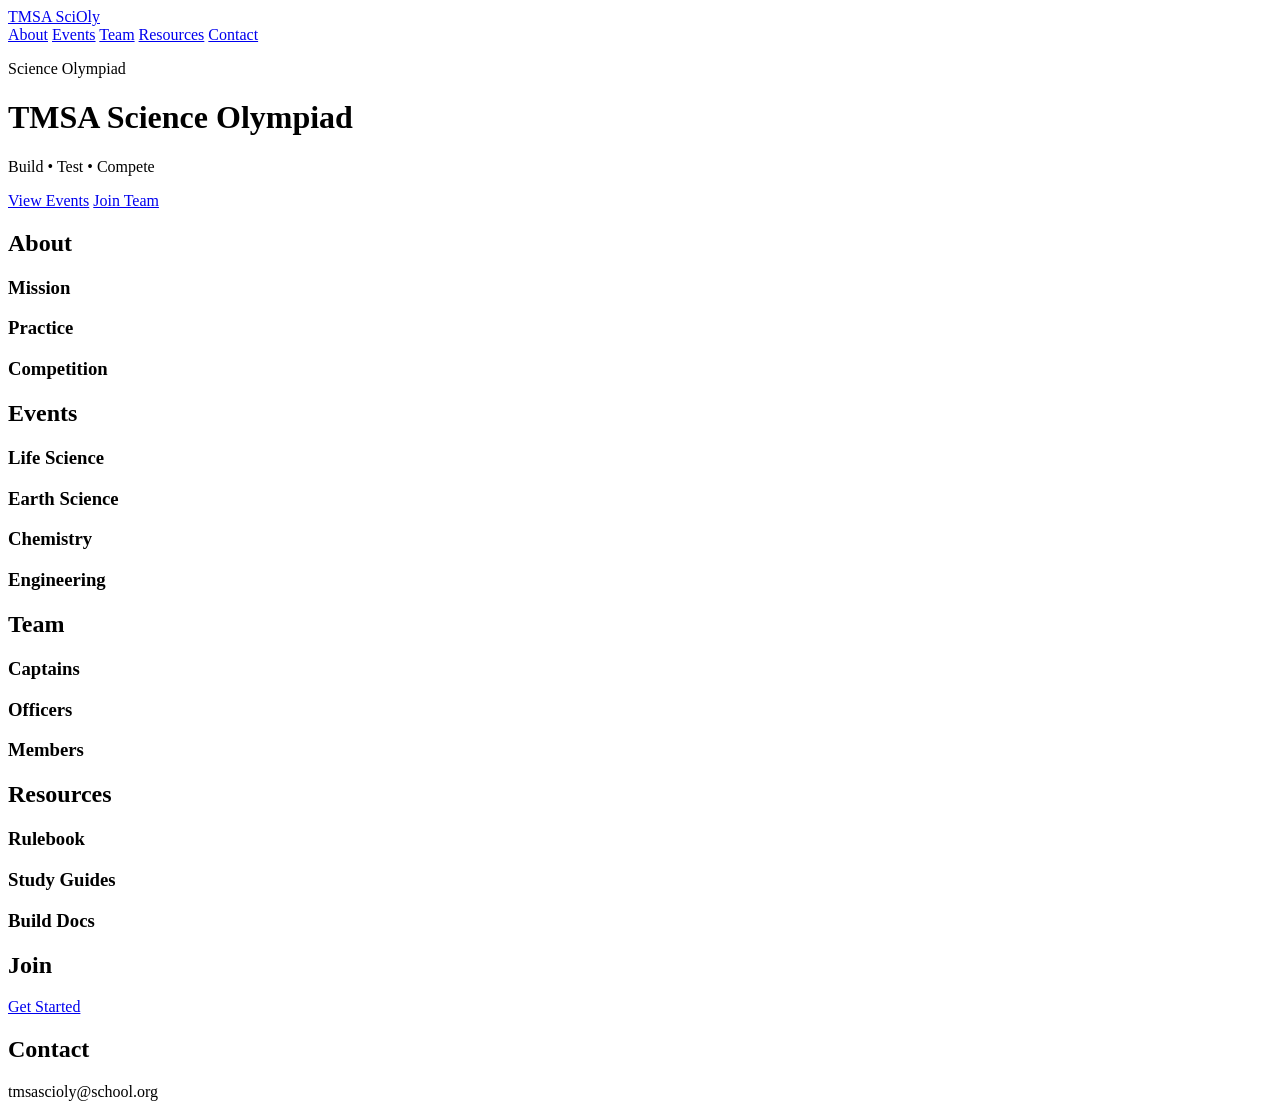
==== index.html @ 10771287 "Create index.html for TMSA Science Olympiad Initial HTML structure for TMSA Science Olympiad website" ====
<!doctype html>
<html lang="en">
  <head>
    <meta charset="UTF-8" />
    <meta name="viewport" content="width=device-width, initial-scale=1.0" />
    <title>TMSA Science Olympiad</title>
    <link rel="preconnect" href="https://fonts.googleapis.com" />
    <link rel="preconnect" href="https://fonts.gstatic.com" crossorigin />
    <link
      href="https://fonts.googleapis.com/css2?family=Inter:wght@400;500;600;700;800&display=swap"
      rel="stylesheet"
    />
    <link rel="stylesheet" href="styles.css" />
  </head>
  <body>
    <header class="hero" id="home">
      <nav class="nav">
        <a class="brand" href="#home">TMSA SciOly</a>
        <div class="links">
          <a href="#about">About</a>
          <a href="#events">Events</a>
          <a href="#team">Team</a>
          <a href="#resources">Resources</a>
          <a href="#contact">Contact</a>
        </div>
      </nav>

      <div class="hero-content">
        <p class="eyebrow">Science Olympiad</p>
        <h1>TMSA Science Olympiad</h1>
        <p class="subtitle">Build • Test • Compete</p>
        <div class="hero-actions">
          <a class="btn btn-primary" href="#events">View Events</a>
          <a class="btn btn-secondary" href="#join">Join Team</a>
        </div>
      </div>
    </header>

    <main>
      <section class="section" id="about">
        <h2>About</h2>
        <div class="grid three">
          <article class="card"><h3>Mission</h3></article>
          <article class="card"><h3>Practice</h3></article>
          <article class="card"><h3>Competition</h3></article>
        </div>
      </section>

      <section class="section alt" id="events">
        <h2>Events</h2>
        <div class="grid four">
          <article class="card"><h3>Life Science</h3></article>
          <article class="card"><h3>Earth Science</h3></article>
          <article class="card"><h3>Chemistry</h3></article>
          <article class="card"><h3>Engineering</h3></article>
        </div>
      </section>

      <section class="section" id="team">
        <h2>Team</h2>
        <div class="grid three">
          <article class="card"><h3>Captains</h3></article>
          <article class="card"><h3>Officers</h3></article>
          <article class="card"><h3>Members</h3></article>
        </div>
      </section>

      <section class="section alt" id="resources">
        <h2>Resources</h2>
        <div class="grid three">
          <article class="card"><h3>Rulebook</h3></article>
          <article class="card"><h3>Study Guides</h3></article>
          <article class="card"><h3>Build Docs</h3></article>
        </div>
      </section>

      <section class="section join" id="join">
        <h2>Join</h2>
        <a class="btn btn-primary" href="#contact">Get Started</a>
      </section>
    </main>

    <footer class="footer" id="contact">
      <h2>Contact</h2>
      <p>tmsascioly@school.org</p>
    </footer>
  </body>
</html>
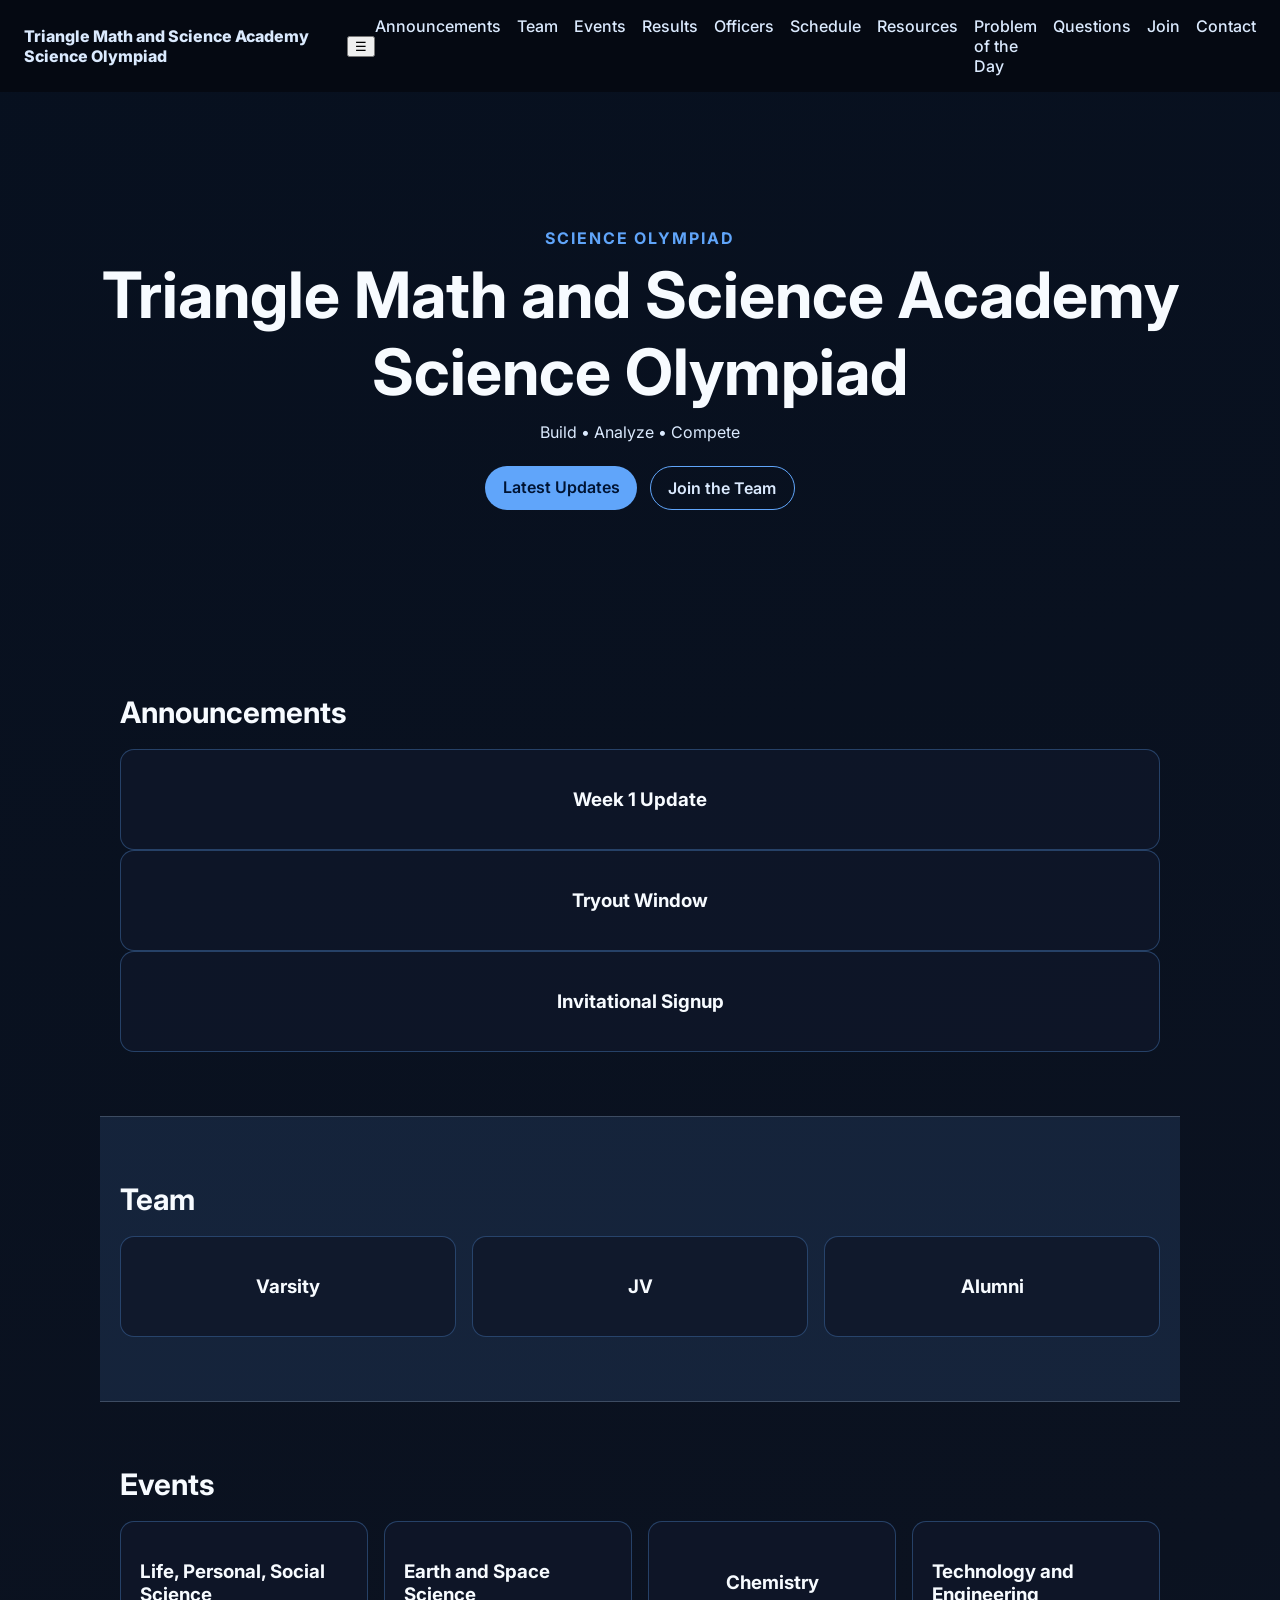
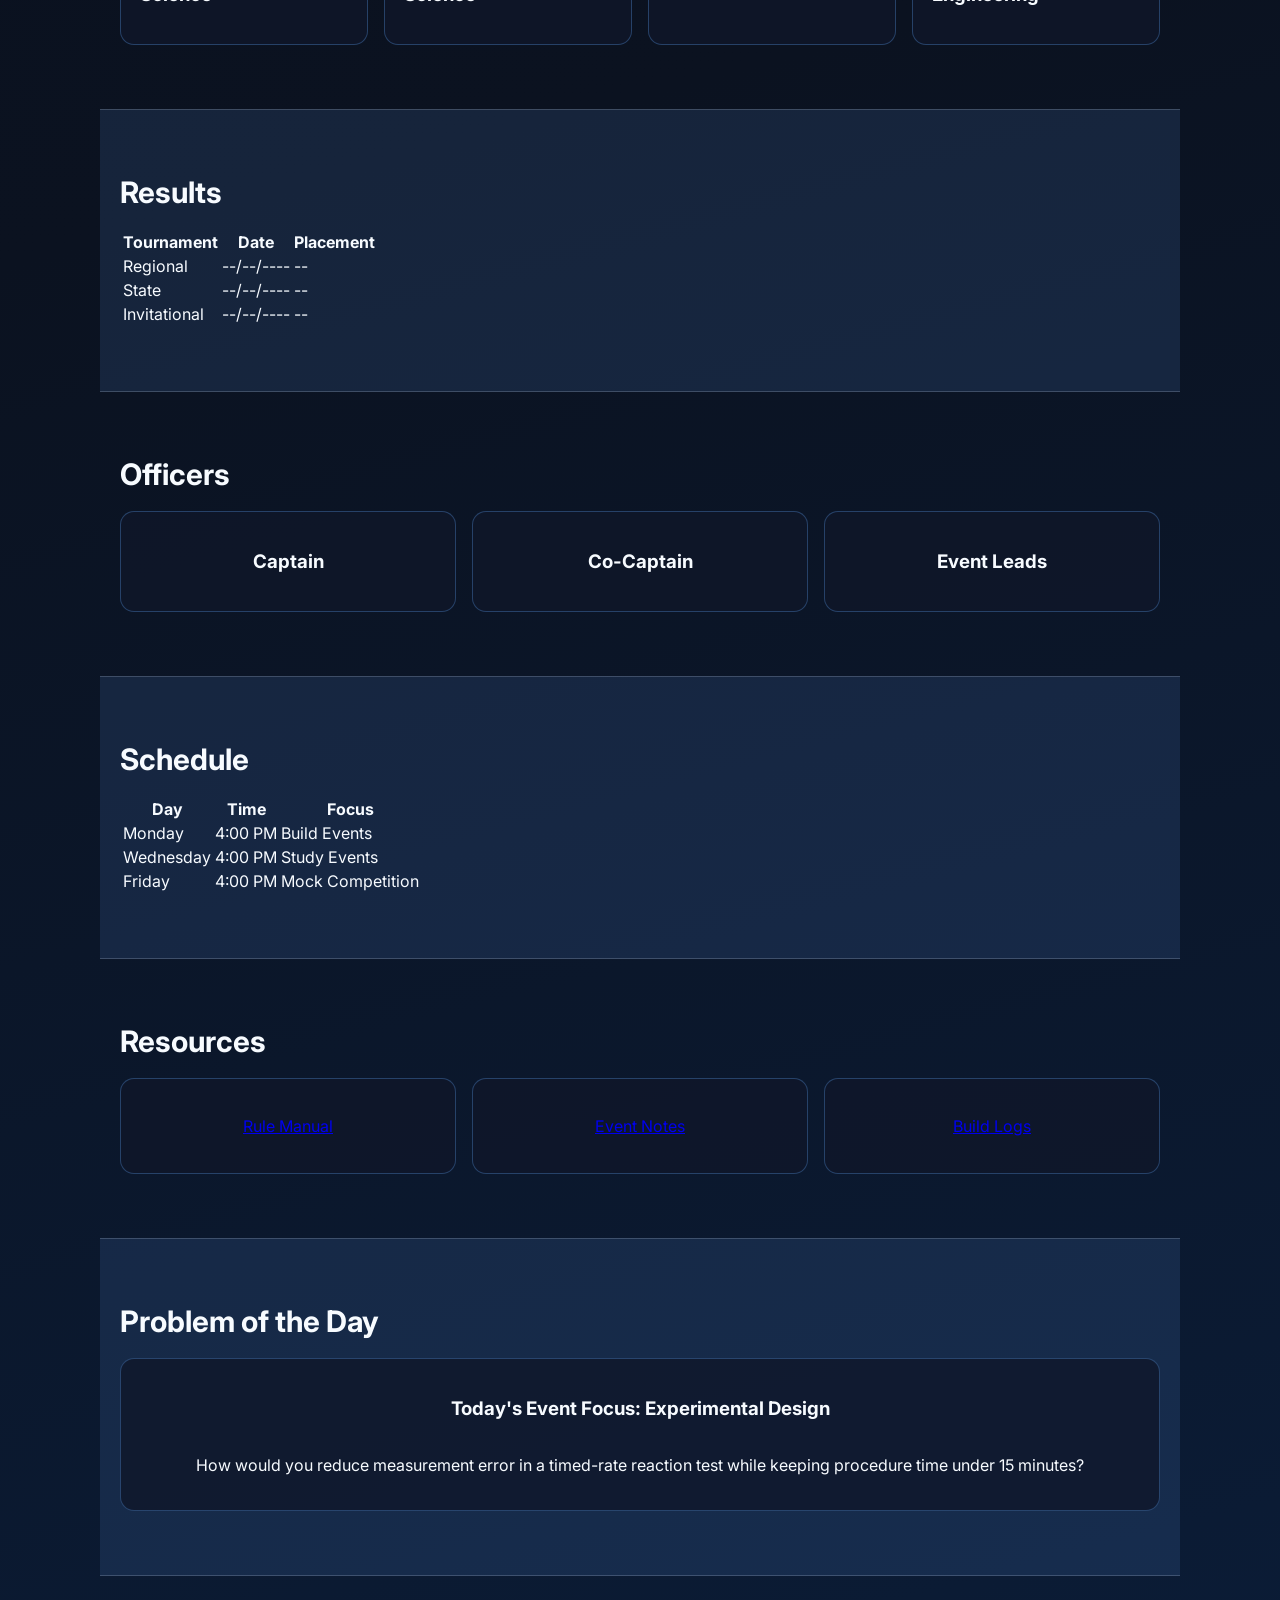
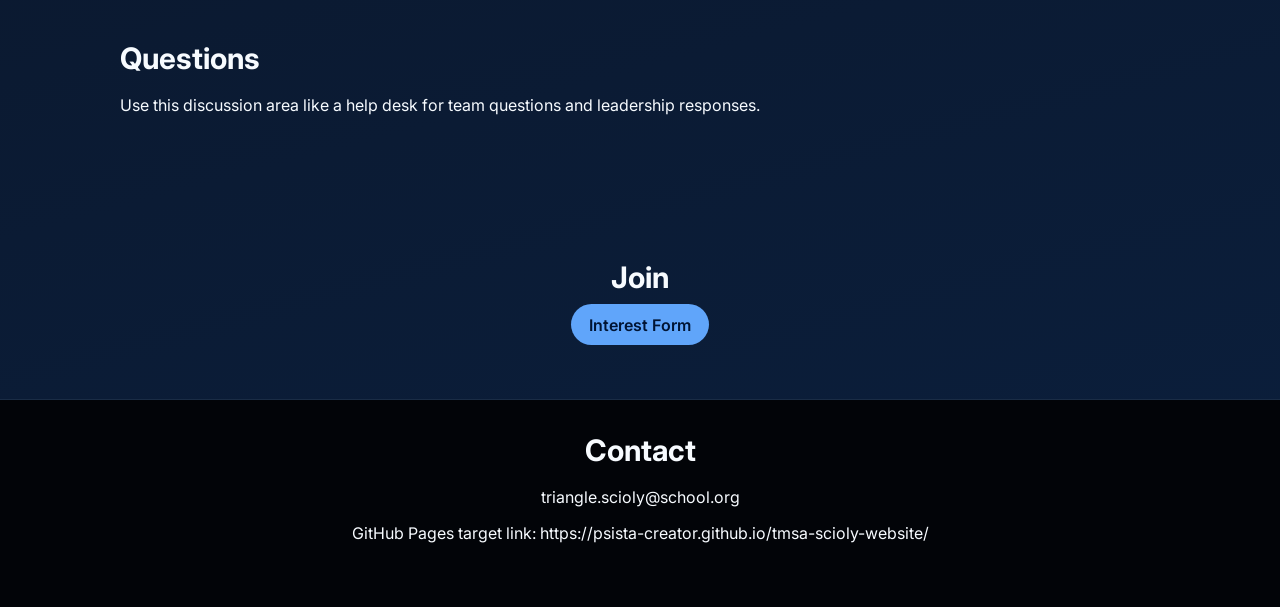
==== commit edce2c24: "Update index.html with new content and structure" ====
--- a/index.html
+++ b/index.html
@@ -3,7 +3,7 @@
   <head>
     <meta charset="UTF-8" />
     <meta name="viewport" content="width=device-width, initial-scale=1.0" />
-    <title>TMSA Science Olympiad</title>
+    <title>Triangle Math and Science Academy Science Olympiad</title>
     <link rel="preconnect" href="https://fonts.googleapis.com" />
     <link rel="preconnect" href="https://fonts.gstatic.com" crossorigin />
     <link
@@ -11,78 +11,142 @@
       rel="stylesheet"
     />
     <link rel="stylesheet" href="styles.css" />
+    <script defer src="script.js"></script>
   </head>
   <body>
     <header class="hero" id="home">
       <nav class="nav">
-        <a class="brand" href="#home">TMSA SciOly</a>
+        <a class="brand" href="#home">Triangle Math and Science Academy Science Olympiad</a>
+        <button class="menu-btn" aria-label="Toggle menu">☰</button>
         <div class="links">
-          <a href="#about">About</a>
+          <a href="#announcements">Announcements</a>
+          <a href="#team">Team</a>
           <a href="#events">Events</a>
-          <a href="#team">Team</a>
+          <a href="#results">Results</a>
+          <a href="#officers">Officers</a>
+          <a href="#schedule">Schedule</a>
           <a href="#resources">Resources</a>
+          <a href="#potd">Problem of the Day</a>
+          <a href="#questions">Questions</a>
+          <a href="#join">Join</a>
           <a href="#contact">Contact</a>
         </div>
       </nav>
 
       <div class="hero-content">
         <p class="eyebrow">Science Olympiad</p>
-        <h1>TMSA Science Olympiad</h1>
-        <p class="subtitle">Build • Test • Compete</p>
+        <h1>Triangle Math and Science Academy Science Olympiad</h1>
+        <p class="subtitle">Build • Analyze • Compete</p>
         <div class="hero-actions">
-          <a class="btn btn-primary" href="#events">View Events</a>
-          <a class="btn btn-secondary" href="#join">Join Team</a>
+          <a class="btn btn-primary" href="#announcements">Latest Updates</a>
+          <a class="btn btn-secondary" href="#join">Join the Team</a>
         </div>
       </div>
     </header>
 
     <main>
-      <section class="section" id="about">
-        <h2>About</h2>
-        <div class="grid three">
-          <article class="card"><h3>Mission</h3></article>
-          <article class="card"><h3>Practice</h3></article>
-          <article class="card"><h3>Competition</h3></article>
+      <section class="section" id="announcements">
+        <h2>Announcements</h2>
+        <div class="stack">
+          <article class="card left"><h3>Week 1 Update</h3></article>
+          <article class="card left"><h3>Tryout Window</h3></article>
+          <article class="card left"><h3>Invitational Signup</h3></article>
         </div>
       </section>
 
-      <section class="section alt" id="events">
-        <h2>Events</h2>
-        <div class="grid four">
-          <article class="card"><h3>Life Science</h3></article>
-          <article class="card"><h3>Earth Science</h3></article>
-          <article class="card"><h3>Chemistry</h3></article>
-          <article class="card"><h3>Engineering</h3></article>
+      <section class="section alt" id="team">
+        <h2>Team</h2>
+        <div class="grid three">
+          <article class="card"><h3>Varsity</h3></article>
+          <article class="card"><h3>JV</h3></article>
+          <article class="card"><h3>Alumni</h3></article>
         </div>
       </section>
 
-      <section class="section" id="team">
-        <h2>Team</h2>
-        <div class="grid three">
-          <article class="card"><h3>Captains</h3></article>
-          <article class="card"><h3>Officers</h3></article>
-          <article class="card"><h3>Members</h3></article>
+      <section class="section" id="events">
+        <h2>Events</h2>
+        <div class="grid four">
+          <article class="card"><h3>Life, Personal, Social Science</h3></article>
+          <article class="card"><h3>Earth and Space Science</h3></article>
+          <article class="card"><h3>Chemistry</h3></article>
+          <article class="card"><h3>Technology and Engineering</h3></article>
         </div>
       </section>
 
-      <section class="section alt" id="resources">
+      <section class="section alt" id="results">
+        <h2>Results</h2>
+        <div class="table-wrap">
+          <table>
+            <thead>
+              <tr><th>Tournament</th><th>Date</th><th>Placement</th></tr>
+            </thead>
+            <tbody>
+              <tr><td>Regional</td><td>--/--/----</td><td>--</td></tr>
+              <tr><td>State</td><td>--/--/----</td><td>--</td></tr>
+              <tr><td>Invitational</td><td>--/--/----</td><td>--</td></tr>
+            </tbody>
+          </table>
+        </div>
+      </section>
+
+      <section class="section" id="officers">
+        <h2>Officers</h2>
+        <div class="grid three">
+          <article class="card"><h3>Captain</h3></article>
+          <article class="card"><h3>Co-Captain</h3></article>
+          <article class="card"><h3>Event Leads</h3></article>
+        </div>
+      </section>
+
+      <section class="section alt" id="schedule">
+        <h2>Schedule</h2>
+        <div class="table-wrap">
+          <table>
+            <thead>
+              <tr><th>Day</th><th>Time</th><th>Focus</th></tr>
+            </thead>
+            <tbody>
+              <tr><td>Monday</td><td>4:00 PM</td><td>Build Events</td></tr>
+              <tr><td>Wednesday</td><td>4:00 PM</td><td>Study Events</td></tr>
+              <tr><td>Friday</td><td>4:00 PM</td><td>Mock Competition</td></tr>
+            </tbody>
+          </table>
+        </div>
+      </section>
+
+      <section class="section" id="resources">
         <h2>Resources</h2>
         <div class="grid three">
-          <article class="card"><h3>Rulebook</h3></article>
-          <article class="card"><h3>Study Guides</h3></article>
-          <article class="card"><h3>Build Docs</h3></article>
+          <a class="card link-card" href="#">Rule Manual</a>
+          <a class="card link-card" href="#">Event Notes</a>
+          <a class="card link-card" href="#">Build Logs</a>
         </div>
+      </section>
+
+      <section class="section alt" id="potd">
+        <h2>Problem of the Day</h2>
+        <article class="card left">
+          <h3>Today's Event Focus: Experimental Design</h3>
+          <p>How would you reduce measurement error in a timed-rate reaction test while keeping procedure time under 15 minutes?</p>
+        </article>
+      </section>
+
+      <section class="section" id="questions">
+        <h2>Questions</h2>
+        <p class="subtext">Use this discussion area like a help desk for team questions and leadership responses.</p>
+        <div id="giscus_thread"></div>
       </section>
 
       <section class="section join" id="join">
         <h2>Join</h2>
-        <a class="btn btn-primary" href="#contact">Get Started</a>
+        <a class="btn btn-primary" href="#contact">Interest Form</a>
       </section>
     </main>
 
     <footer class="footer" id="contact">
       <h2>Contact</h2>
-      <p>tmsascioly@school.org</p>
+      <p>triangle.scioly@school.org</p>
+      <p class="small">GitHub Pages target link: https://psista-creator.github.io/tmsa-scioly-website/</p>
     </footer>
   </body>
 </html>
--- a/styles.css
+++ b/styles.css
@@ -0,0 +1,152 @@
+:root {
+  --black: #05070d;
+  --deep: #0f172a;
+  --sky: #60a5fa;
+  --ice: #dbeafe;
+  --light: #f7fbff;
+}
+
+* {
+  box-sizing: border-box;
+}
+
+body {
+  margin: 0;
+  font-family: Inter, system-ui, -apple-system, Segoe UI, Roboto, sans-serif;
+  color: var(--light);
+  background: linear-gradient(165deg, #07101f 0%, #0b1220 45%, #0b1f3d 100%);
+}
+
+.nav {
+  display: flex;
+  justify-content: space-between;
+  align-items: center;
+  padding: 1rem 1.5rem;
+  position: sticky;
+  top: 0;
+  backdrop-filter: blur(8px);
+  background: rgb(5 7 13 / 65%);
+}
+
+.brand {
+  color: var(--ice);
+  text-decoration: none;
+  font-weight: 800;
+}
+
+.links {
+  display: flex;
+  gap: 1rem;
+}
+
+.links a {
+  color: var(--ice);
+  text-decoration: none;
+  font-weight: 500;
+}
+
+.hero {
+  min-height: 70vh;
+  display: flex;
+  flex-direction: column;
+}
+
+.hero-content {
+  margin: auto;
+  text-align: center;
+  padding: 2rem;
+}
+
+.eyebrow {
+  color: var(--sky);
+  text-transform: uppercase;
+  letter-spacing: 0.12em;
+  font-weight: 700;
+  margin-bottom: 0.5rem;
+}
+
+h1 {
+  margin: 0;
+  font-size: clamp(2rem, 6vw, 4rem);
+}
+
+.subtitle {
+  color: var(--ice);
+  margin-top: 0.75rem;
+}
+
+.section {
+  padding: 4rem 1.25rem;
+  max-width: 1080px;
+  margin: 0 auto;
+}
+
+.alt {
+  background: rgb(96 165 250 / 12%);
+  border-block: 1px solid rgb(219 234 254 / 20%);
+}
+
+h2 {
+  margin-top: 0;
+  margin-bottom: 1.2rem;
+  font-size: 1.85rem;
+}
+
+.grid {
+  display: grid;
+  gap: 1rem;
+}
+
+.grid.three {
+  grid-template-columns: repeat(auto-fit, minmax(180px, 1fr));
+}
+
+.grid.four {
+  grid-template-columns: repeat(auto-fit, minmax(150px, 1fr));
+}
+
+.card {
+  background: rgb(15 23 42 / 80%);
+  border: 1px solid rgb(96 165 250 / 30%);
+  border-radius: 14px;
+  padding: 1.2rem;
+  min-height: 96px;
+  display: grid;
+  place-items: center;
+}
+
+.hero-actions {
+  margin-top: 1.5rem;
+  display: flex;
+  justify-content: center;
+  gap: 0.8rem;
+  flex-wrap: wrap;
+}
+
+.btn {
+  text-decoration: none;
+  border-radius: 999px;
+  padding: 0.68rem 1.1rem;
+  font-weight: 600;
+}
+
+.btn-primary {
+  background: var(--sky);
+  color: #001433;
+}
+
+.btn-secondary {
+  border: 1px solid var(--sky);
+  color: var(--ice);
+}
+
+.join {
+  text-align: center;
+}
+
+.footer {
+  text-align: center;
+  padding: 2rem 1rem 3rem;
+  background: #020408;
+  border-top: 1px solid rgb(96 165 250 / 25%);
+}
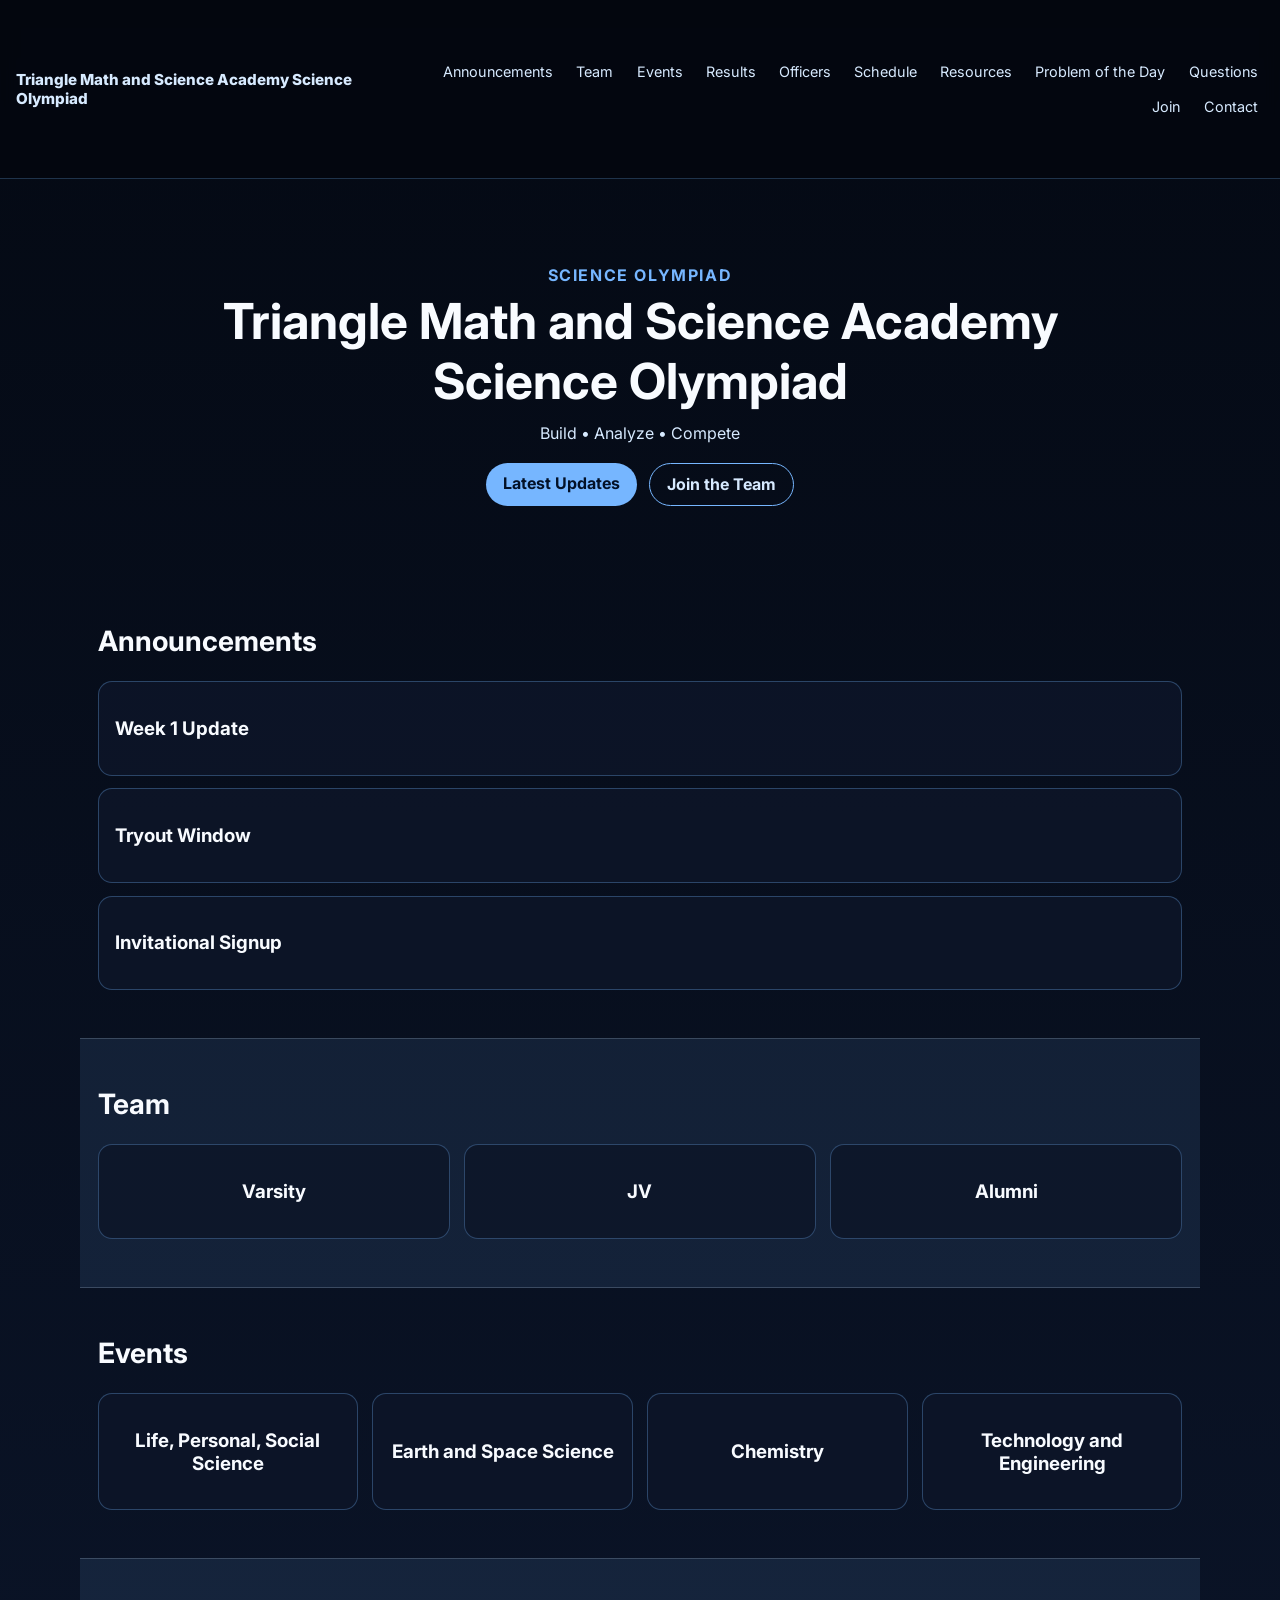
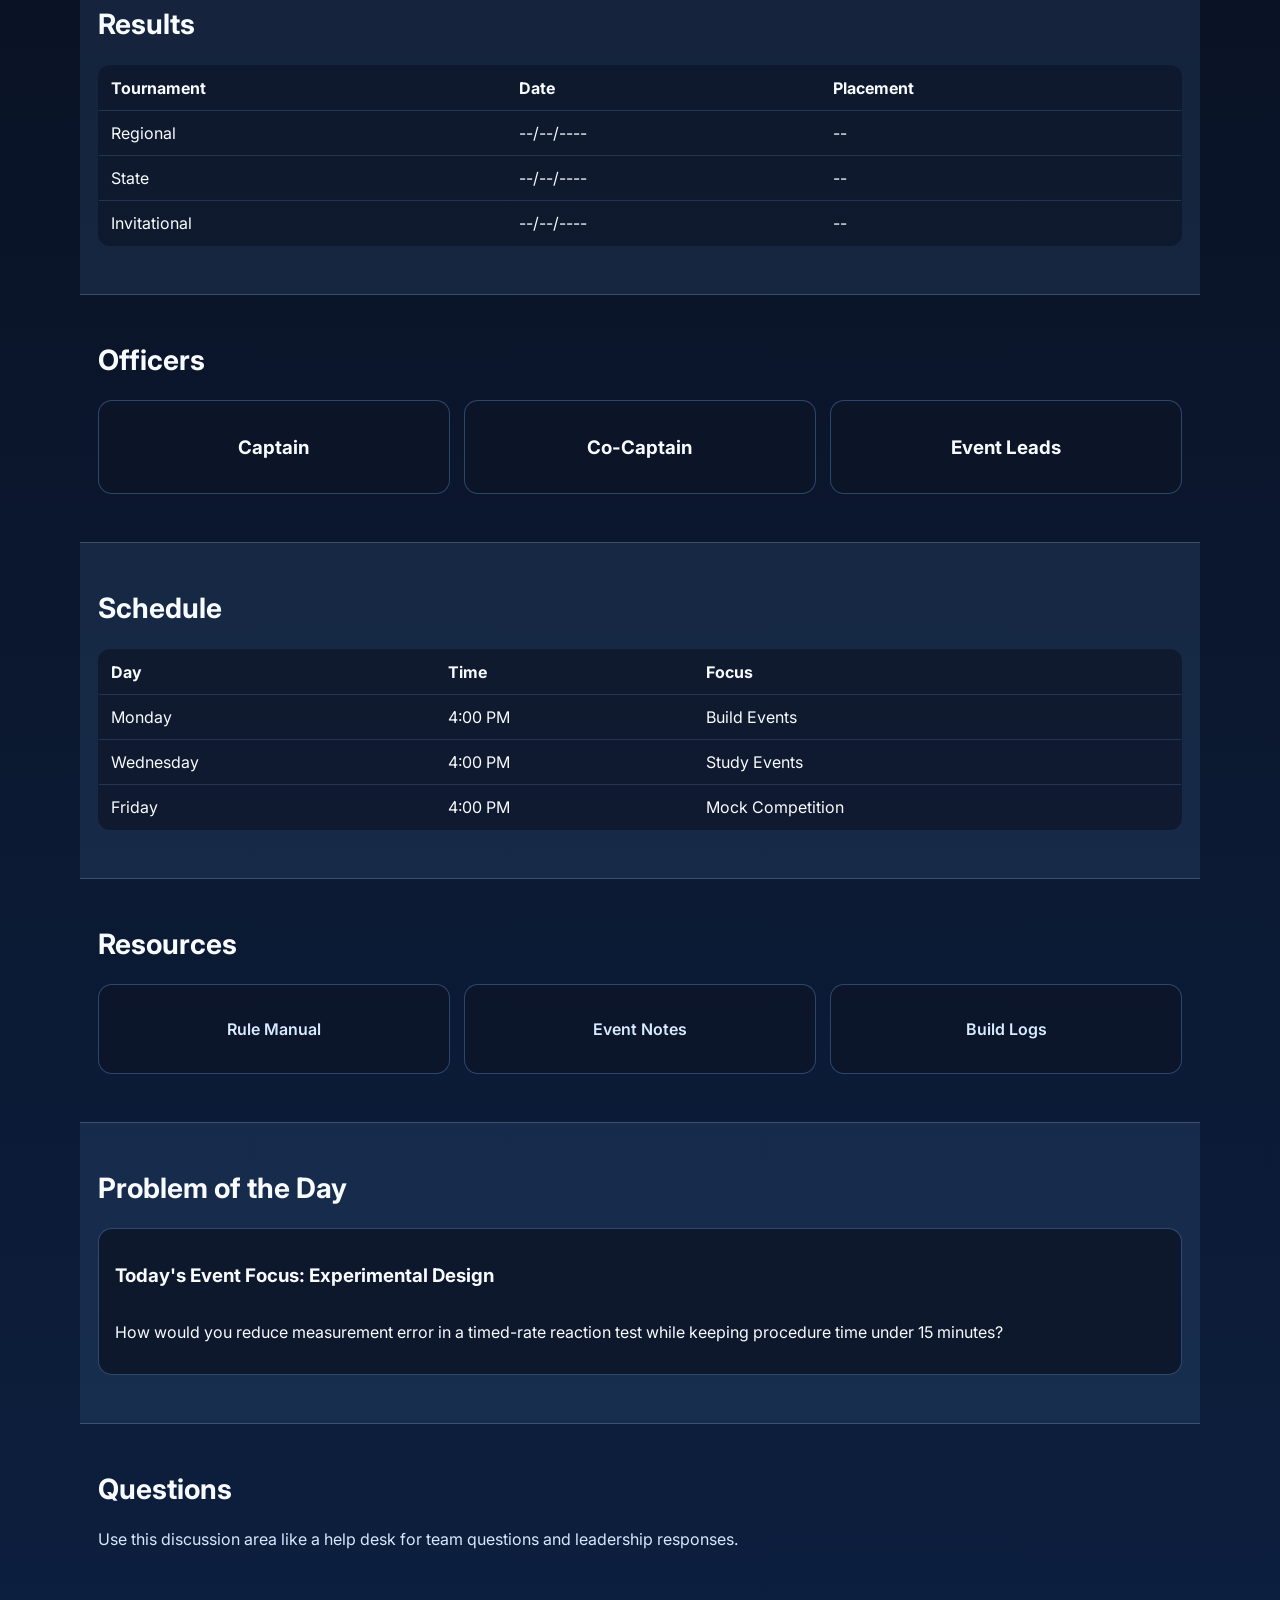
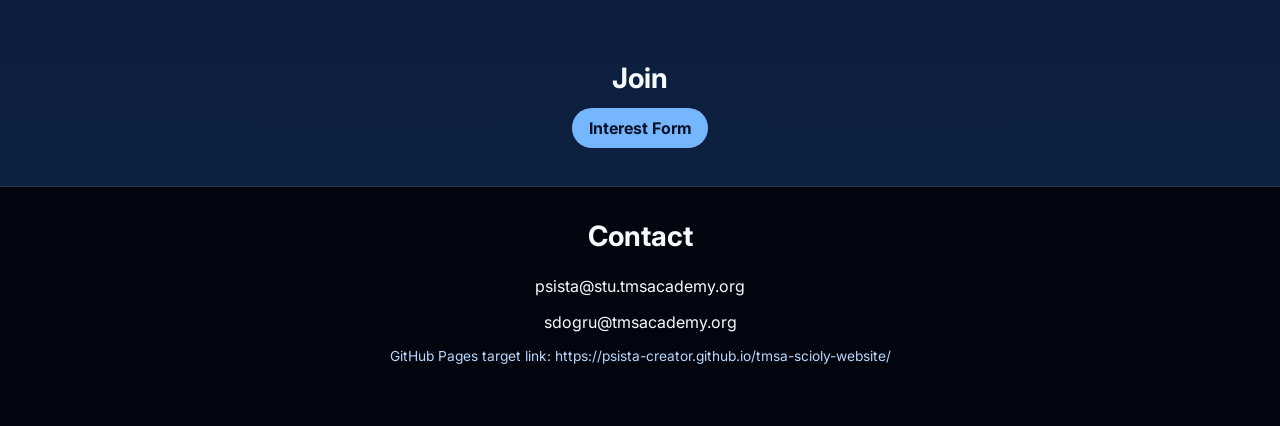
==== commit 1b97e725: "Update index.html" ====
--- a/index.html
+++ b/index.html
@@ -145,7 +145,8 @@
 
     <footer class="footer" id="contact">
       <h2>Contact</h2>
-      <p>triangle.scioly@school.org</p>
+      <p>psista@stu.tmsacademy.org</p>
+      <p>sdogru@tmsacademy.org</p>
       <p class="small">GitHub Pages target link: https://psista-creator.github.io/tmsa-scioly-website/</p>
     </footer>
   </body>
--- a/styles.css
+++ b/styles.css
@@ -1,152 +1,83 @@
 :root {
-  --black: #05070d;
-  --deep: #0f172a;
-  --sky: #60a5fa;
-  --ice: #dbeafe;
-  --light: #f7fbff;
+  --black: #04070f;
+  --deep: #0d1628;
+  --sky: #76b6ff;
+  --sky-soft: #d7eaff;
+  --light: #f8fbff;
 }
 
-* {
-  box-sizing: border-box;
-}
-
+* { box-sizing: border-box; }
+html { scroll-behavior: smooth; }
 body {
   margin: 0;
-  font-family: Inter, system-ui, -apple-system, Segoe UI, Roboto, sans-serif;
+  font-family: Inter, system-ui, -apple-system, sans-serif;
   color: var(--light);
-  background: linear-gradient(165deg, #07101f 0%, #0b1220 45%, #0b1f3d 100%);
+  background: linear-gradient(180deg, #040913, #0a1326 45%, #0d2244);
 }
 
 .nav {
   display: flex;
+  gap: 1rem;
+  align-items: center;
   justify-content: space-between;
-  align-items: center;
-  padding: 1rem 1.5rem;
+  padding: 0.8rem 1rem;
   position: sticky;
   top: 0;
+  z-index: 5;
+  background: rgb(4 7 15 / 85%);
   backdrop-filter: blur(8px);
-  background: rgb(5 7 13 / 65%);
+  border-bottom: 1px solid rgb(118 182 255 / 25%);
 }
+.brand { color: var(--sky-soft); text-decoration: none; font-size: 0.95rem; font-weight: 800; }
+.links { display: flex; flex-wrap: wrap; gap: 0.65rem; justify-content: flex-end; }
+.links a { color: var(--sky-soft); text-decoration: none; font-size: 0.9rem; padding: 0.25rem 0.4rem; border-radius: 8px; }
+.links a:hover { background: rgb(118 182 255 / 18%); }
+.menu-btn { display: none; background: transparent; border: 1px solid var(--sky); color: var(--sky-soft); border-radius: 8px; padding: 0.3rem 0.5rem; }
 
-.brand {
-  color: var(--ice);
-  text-decoration: none;
-  font-weight: 800;
-}
+.hero { min-height: 64vh; display: grid; }
+.hero-content { text-align: center; margin: auto; padding: 1.5rem; max-width: 980px; }
+.eyebrow { color: var(--sky); text-transform: uppercase; letter-spacing: 0.1em; font-weight: 700; margin-bottom: 0.35rem; }
+h1 { margin: 0; font-size: clamp(1.8rem, 5vw, 3.1rem); }
+.subtitle { margin-top: 0.75rem; color: var(--sky-soft); }
+.hero-actions { display: flex; gap: 0.8rem; justify-content: center; flex-wrap: wrap; margin-top: 1.25rem; }
 
-.links {
-  display: flex;
-  gap: 1rem;
-}
+.section { max-width: 1120px; margin: 0 auto; padding: 3rem 1.1rem; }
+.alt { background: rgb(118 182 255 / 10%); border-block: 1px solid rgb(215 234 255 / 20%); }
+h2 { margin-top: 0; font-size: 1.75rem; }
+.subtext { color: #d6e8ff; }
 
-.links a {
-  color: var(--ice);
-  text-decoration: none;
-  font-weight: 500;
-}
-
-.hero {
-  min-height: 70vh;
-  display: flex;
-  flex-direction: column;
-}
-
-.hero-content {
-  margin: auto;
-  text-align: center;
-  padding: 2rem;
-}
-
-.eyebrow {
-  color: var(--sky);
-  text-transform: uppercase;
-  letter-spacing: 0.12em;
-  font-weight: 700;
-  margin-bottom: 0.5rem;
-}
-
-h1 {
-  margin: 0;
-  font-size: clamp(2rem, 6vw, 4rem);
-}
-
-.subtitle {
-  color: var(--ice);
-  margin-top: 0.75rem;
-}
-
-.section {
-  padding: 4rem 1.25rem;
-  max-width: 1080px;
-  margin: 0 auto;
-}
-
-.alt {
-  background: rgb(96 165 250 / 12%);
-  border-block: 1px solid rgb(219 234 254 / 20%);
-}
-
-h2 {
-  margin-top: 0;
-  margin-bottom: 1.2rem;
-  font-size: 1.85rem;
-}
-
-.grid {
-  display: grid;
-  gap: 1rem;
-}
-
-.grid.three {
-  grid-template-columns: repeat(auto-fit, minmax(180px, 1fr));
-}
-
-.grid.four {
-  grid-template-columns: repeat(auto-fit, minmax(150px, 1fr));
-}
+.grid { display: grid; gap: 0.9rem; }
+.grid.three { grid-template-columns: repeat(auto-fit, minmax(180px, 1fr)); }
+.grid.four { grid-template-columns: repeat(auto-fit, minmax(170px, 1fr)); }
+.stack { display: grid; gap: 0.8rem; }
 
 .card {
-  background: rgb(15 23 42 / 80%);
-  border: 1px solid rgb(96 165 250 / 30%);
+  background: rgb(13 22 40 / 85%);
+  border: 1px solid rgb(118 182 255 / 30%);
   border-radius: 14px;
-  padding: 1.2rem;
-  min-height: 96px;
+  padding: 1rem;
+  min-height: 90px;
   display: grid;
   place-items: center;
-}
-
-.hero-actions {
-  margin-top: 1.5rem;
-  display: flex;
-  justify-content: center;
-  gap: 0.8rem;
-  flex-wrap: wrap;
-}
-
-.btn {
-  text-decoration: none;
-  border-radius: 999px;
-  padding: 0.68rem 1.1rem;
-  font-weight: 600;
-}
-
-.btn-primary {
-  background: var(--sky);
-  color: #001433;
-}
-
-.btn-secondary {
-  border: 1px solid var(--sky);
-  color: var(--ice);
-}
-
-.join {
   text-align: center;
 }
+.card.left { place-items: start; text-align: left; }
+.link-card { color: var(--sky-soft); text-decoration: none; font-weight: 600; }
 
-.footer {
-  text-align: center;
-  padding: 2rem 1rem 3rem;
-  background: #020408;
-  border-top: 1px solid rgb(96 165 250 / 25%);
+.table-wrap { overflow-x: auto; }
+table { width: 100%; border-collapse: collapse; background: rgb(13 22 40 / 75%); border: 1px solid rgb(118 182 255 / 25%); border-radius: 12px; overflow: hidden; }
+th, td { padding: 0.75rem; border-bottom: 1px solid rgb(118 182 255 / 18%); text-align: left; }
+
+.btn { text-decoration: none; border-radius: 999px; padding: 0.65rem 1.05rem; font-weight: 700; }
+.btn-primary { background: var(--sky); color: #031127; }
+.btn-secondary { color: var(--sky-soft); border: 1px solid var(--sky); }
+
+.join { text-align: center; }
+.footer { text-align: center; background: #02050d; border-top: 1px solid rgb(118 182 255 / 28%); padding: 2rem 1rem 3rem; }
+.small { font-size: 0.86rem; color: #b9d8ff; }
+
+@media (max-width: 860px) {
+  .menu-btn { display: inline-block; }
+  .links { display: none; width: 100%; }
+  .links.open { display: flex; }
 }
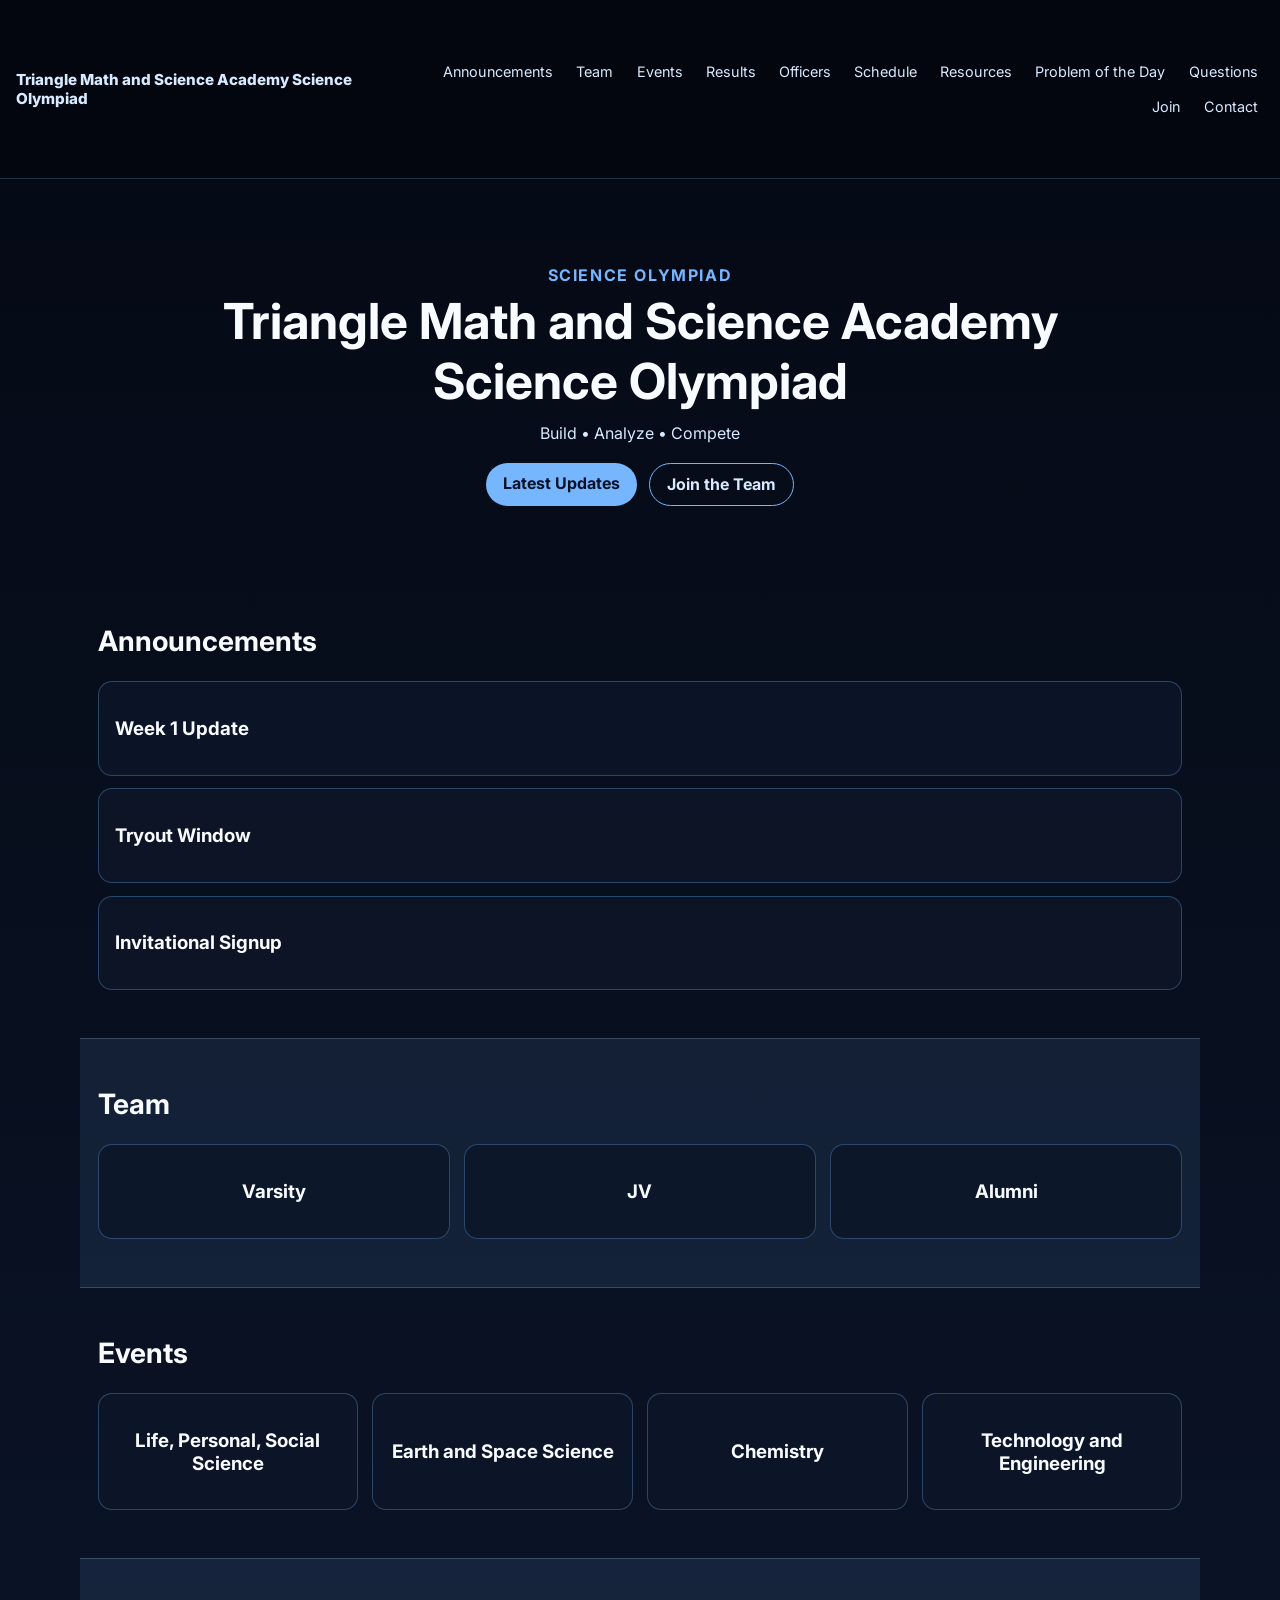
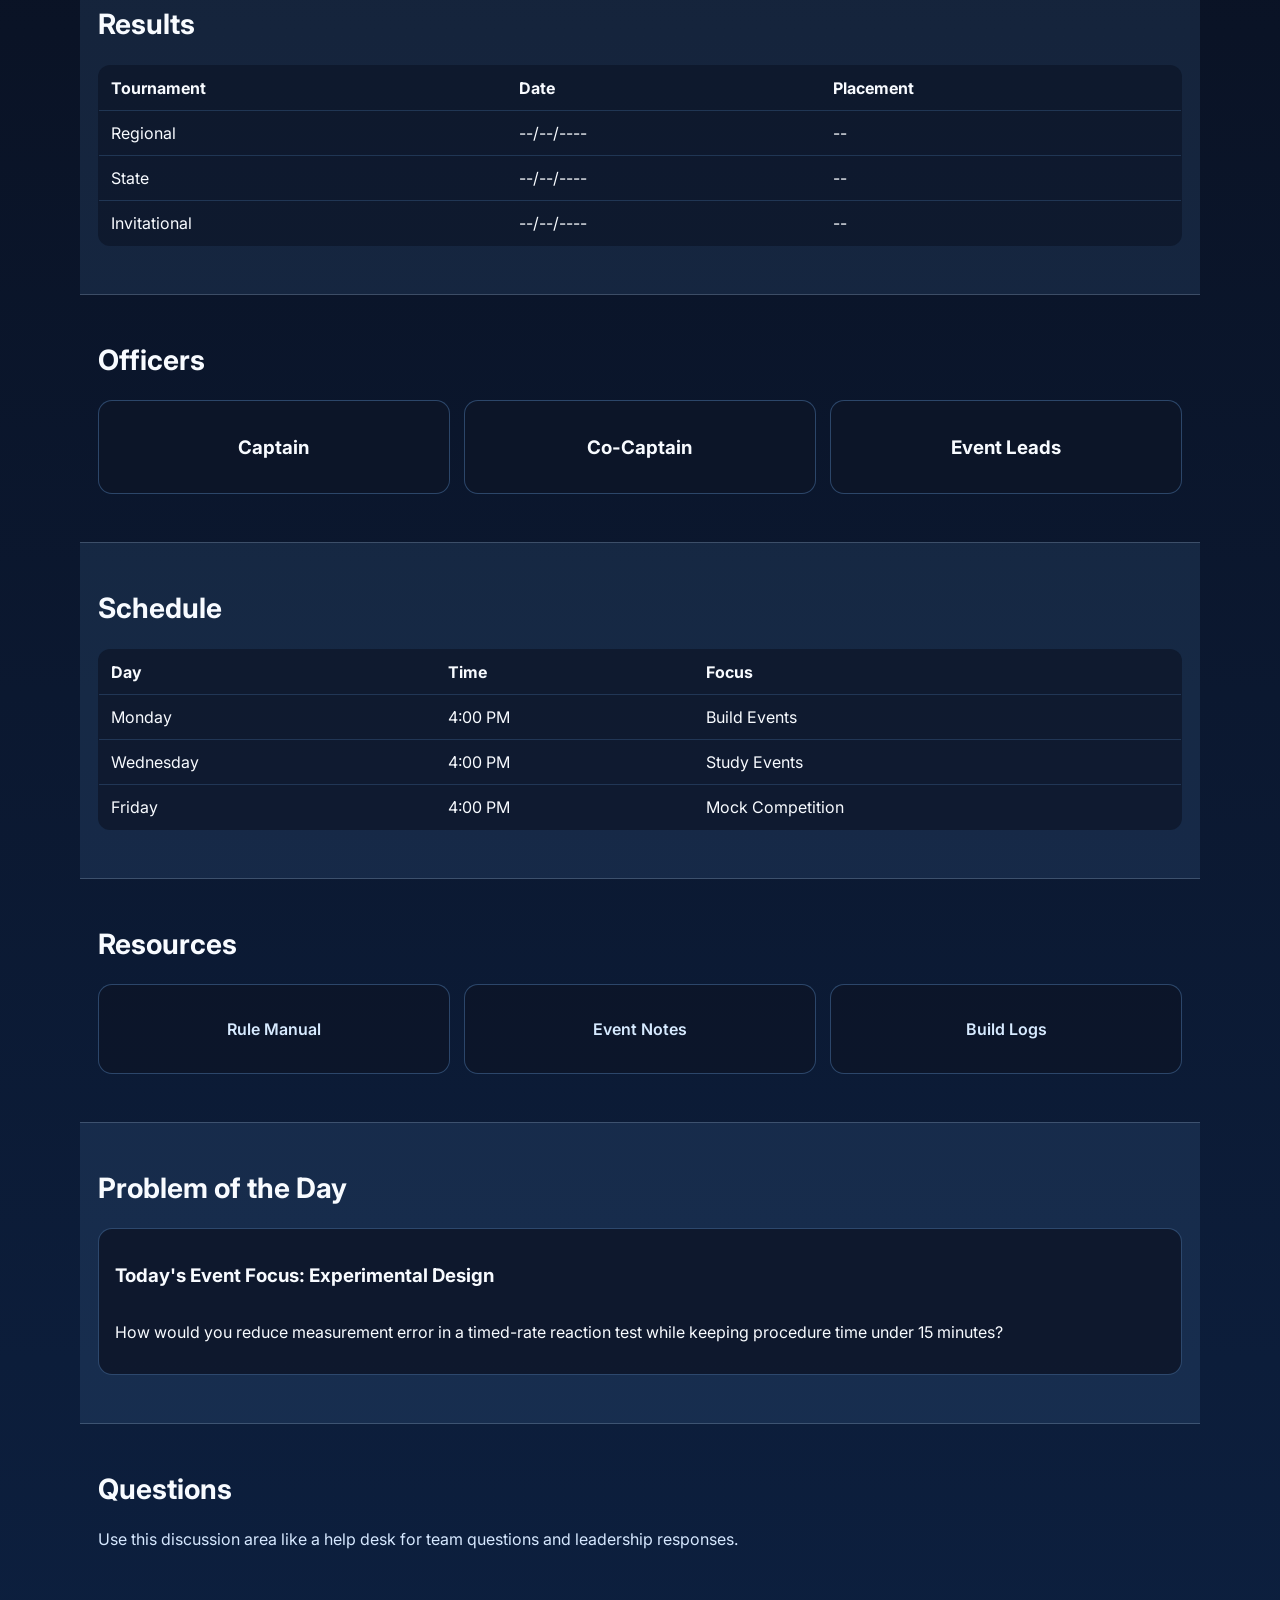
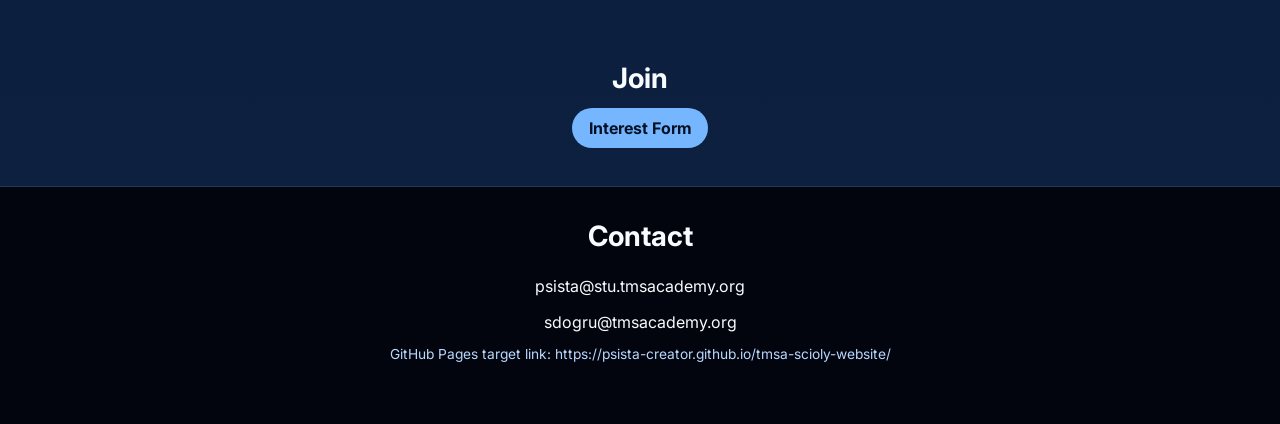
==== commit 13ab0fb5: "Change paragraph tag to custom tag for email" ====
--- a/index.html
+++ b/index.html
@@ -146,7 +146,7 @@
     <footer class="footer" id="contact">
       <h2>Contact</h2>
       <p>psista@stu.tmsacademy.org</p>
-      <p>sdogru@tmsacademy.org</p>
+      <p2>sdogru@tmsacademy.org</p2>
       <p class="small">GitHub Pages target link: https://psista-creator.github.io/tmsa-scioly-website/</p>
     </footer>
   </body>
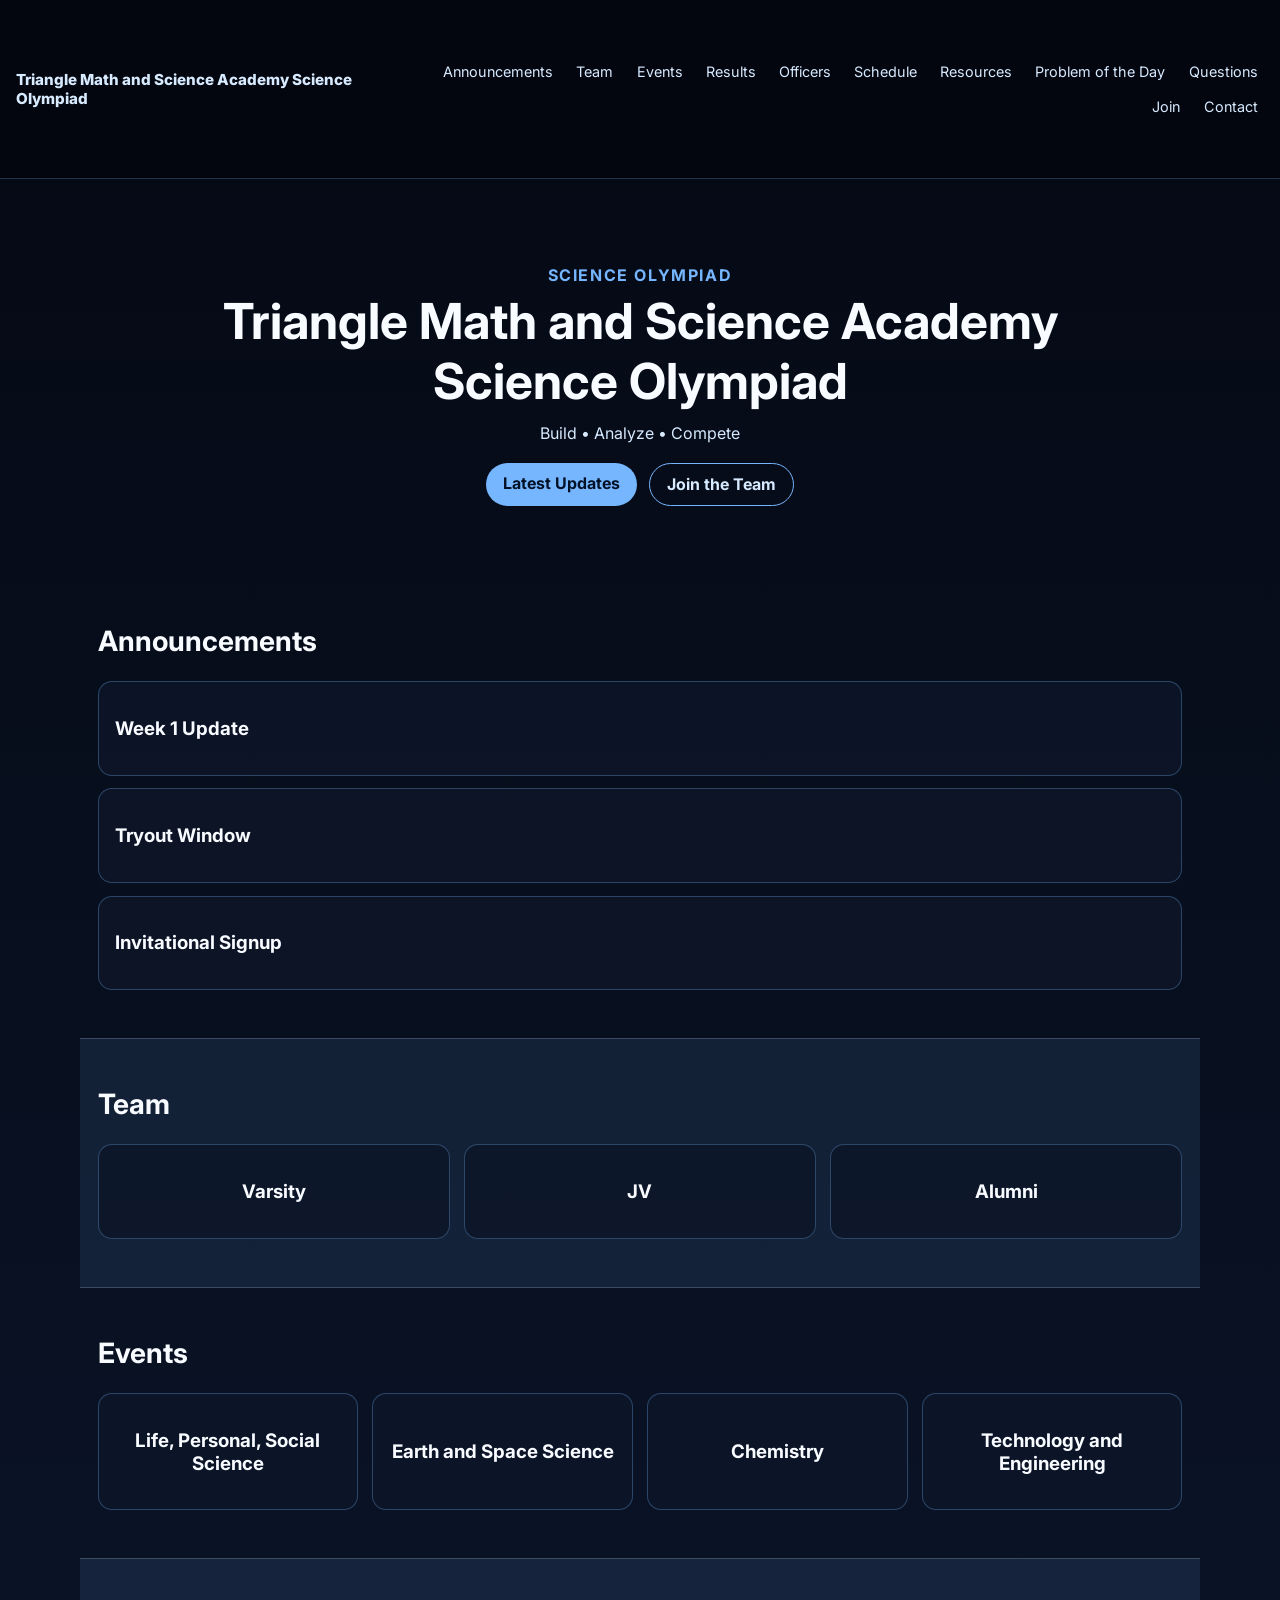
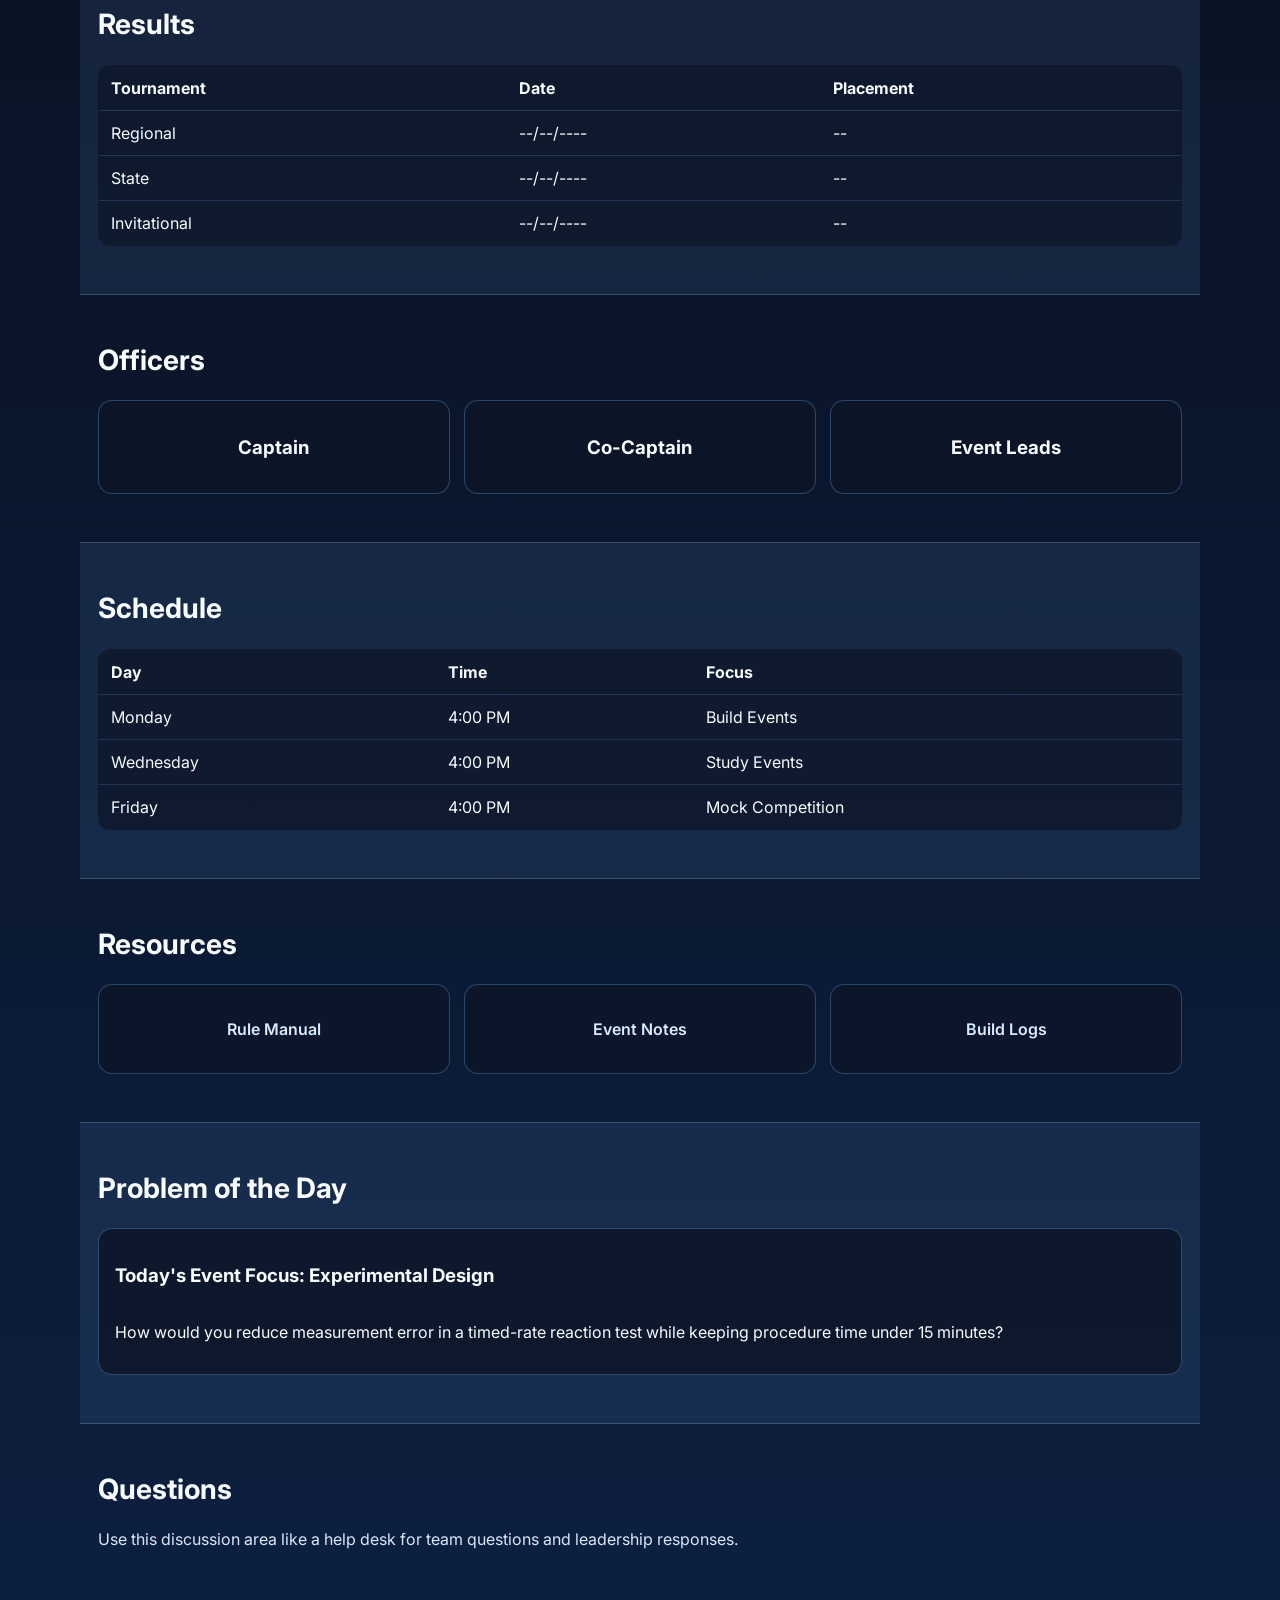
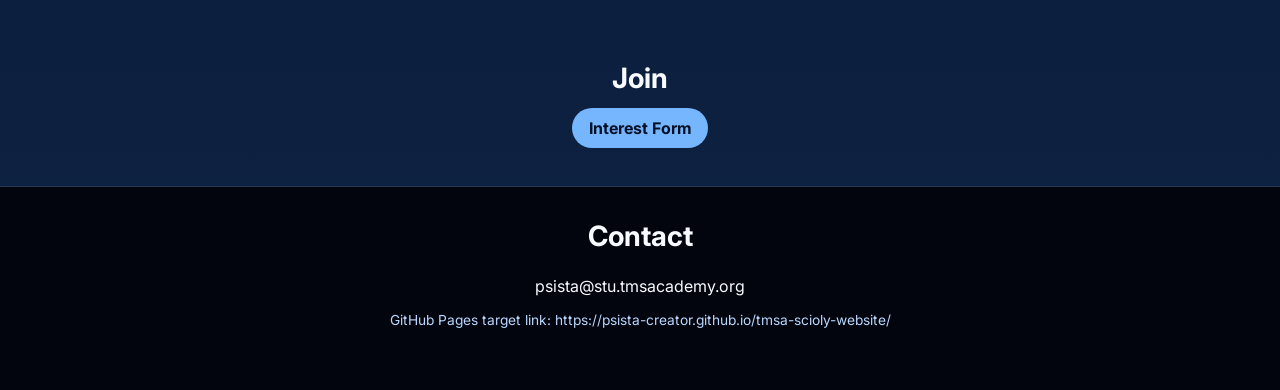
==== commit 92623f0f: "Update index.html" ====
--- a/index.html
+++ b/index.html
@@ -146,7 +146,6 @@
     <footer class="footer" id="contact">
       <h2>Contact</h2>
       <p>psista@stu.tmsacademy.org</p>
-      <p2>sdogru@tmsacademy.org</p2>
       <p class="small">GitHub Pages target link: https://psista-creator.github.io/tmsa-scioly-website/</p>
     </footer>
   </body>
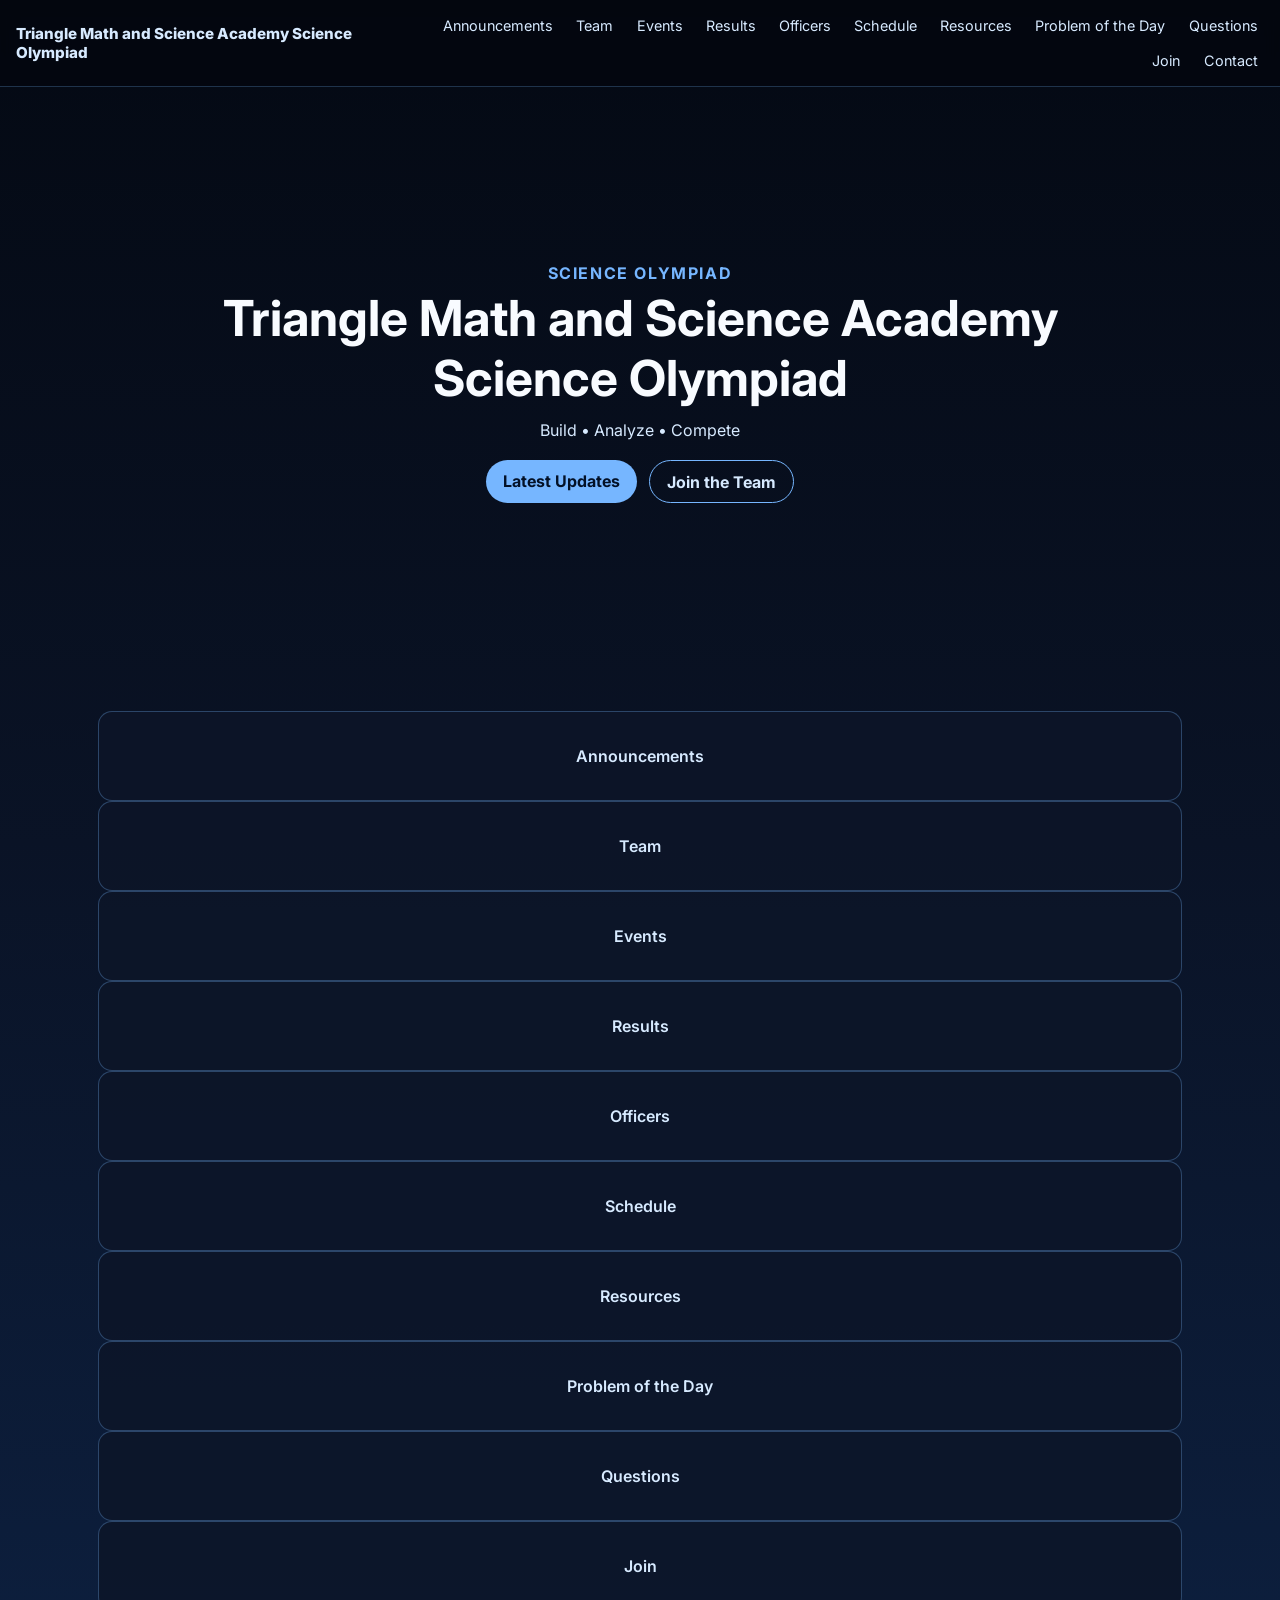
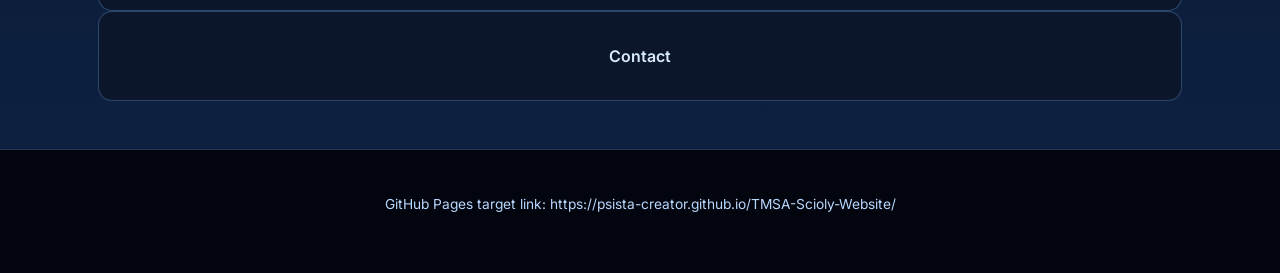
==== commit 78ea2cdc: "Add initial HTML structure for the website" ====
--- a/index.html
+++ b/index.html
@@ -6,147 +6,60 @@
     <title>Triangle Math and Science Academy Science Olympiad</title>
     <link rel="preconnect" href="https://fonts.googleapis.com" />
     <link rel="preconnect" href="https://fonts.gstatic.com" crossorigin />
-    <link
-      href="https://fonts.googleapis.com/css2?family=Inter:wght@400;500;600;700;800&display=swap"
-      rel="stylesheet"
-    />
+    <link href="https://fonts.googleapis.com/css2?family=Inter:wght@400;500;600;700;800&display=swap" rel="stylesheet" />
     <link rel="stylesheet" href="styles.css" />
     <script defer src="script.js"></script>
   </head>
   <body>
-    <header class="hero" id="home">
-      <nav class="nav">
-        <a class="brand" href="#home">Triangle Math and Science Academy Science Olympiad</a>
-        <button class="menu-btn" aria-label="Toggle menu">☰</button>
-        <div class="links">
-          <a href="#announcements">Announcements</a>
-          <a href="#team">Team</a>
-          <a href="#events">Events</a>
-          <a href="#results">Results</a>
-          <a href="#officers">Officers</a>
-          <a href="#schedule">Schedule</a>
-          <a href="#resources">Resources</a>
-          <a href="#potd">Problem of the Day</a>
-          <a href="#questions">Questions</a>
-          <a href="#join">Join</a>
-          <a href="#contact">Contact</a>
+    <header class="site-header">
+      <nav class="nav" aria-label="Main navigation">
+        <a class="brand" href="index.html">Triangle Math and Science Academy Science Olympiad</a>
+        <button class="menu-btn" type="button" aria-label="Toggle menu" aria-expanded="false" aria-controls="site-links">☰</button>
+        <div class="links" id="site-links">
+          <a href="announcements.html">Announcements</a>
+          <a href="team.html">Team</a>
+          <a href="events.html">Events</a>
+          <a href="results.html">Results</a>
+          <a href="officers.html">Officers</a>
+          <a href="schedule.html">Schedule</a>
+          <a href="resources.html">Resources</a>
+          <a href="potd.html">Problem of the Day</a>
+          <a href="questions.html">Questions</a>
+          <a href="join.html">Join</a>
+          <a href="contact.html">Contact</a>
         </div>
       </nav>
-
-      <div class="hero-content">
-        <p class="eyebrow">Science Olympiad</p>
-        <h1>Triangle Math and Science Academy Science Olympiad</h1>
-        <p class="subtitle">Build • Analyze • Compete</p>
-        <div class="hero-actions">
-          <a class="btn btn-primary" href="#announcements">Latest Updates</a>
-          <a class="btn btn-secondary" href="#join">Join the Team</a>
+      <section class="hero compact" id="home">
+        <div class="hero-content">
+          <p class="eyebrow">Science Olympiad</p>
+          <h1>Triangle Math and Science Academy Science Olympiad</h1>
+          <p class="subtitle">Build • Analyze • Compete</p>
+          <div class="hero-actions">
+            <a class="btn btn-primary" href="announcements.html">Latest Updates</a>
+            <a class="btn btn-secondary" href="join.html">Join the Team</a>
+          </div>
         </div>
-      </div>
+      </section>
     </header>
 
     <main>
-      <section class="section" id="announcements">
-        <h2>Announcements</h2>
-        <div class="stack">
-          <article class="card left"><h3>Week 1 Update</h3></article>
-          <article class="card left"><h3>Tryout Window</h3></article>
-          <article class="card left"><h3>Invitational Signup</h3></article>
-        </div>
-      </section>
-
-      <section class="section alt" id="team">
-        <h2>Team</h2>
-        <div class="grid three">
-          <article class="card"><h3>Varsity</h3></article>
-          <article class="card"><h3>JV</h3></article>
-          <article class="card"><h3>Alumni</h3></article>
-        </div>
-      </section>
-
-      <section class="section" id="events">
-        <h2>Events</h2>
-        <div class="grid four">
-          <article class="card"><h3>Life, Personal, Social Science</h3></article>
-          <article class="card"><h3>Earth and Space Science</h3></article>
-          <article class="card"><h3>Chemistry</h3></article>
-          <article class="card"><h3>Technology and Engineering</h3></article>
-        </div>
-      </section>
-
-      <section class="section alt" id="results">
-        <h2>Results</h2>
-        <div class="table-wrap">
-          <table>
-            <thead>
-              <tr><th>Tournament</th><th>Date</th><th>Placement</th></tr>
-            </thead>
-            <tbody>
-              <tr><td>Regional</td><td>--/--/----</td><td>--</td></tr>
-              <tr><td>State</td><td>--/--/----</td><td>--</td></tr>
-              <tr><td>Invitational</td><td>--/--/----</td><td>--</td></tr>
-            </tbody>
-          </table>
-        </div>
-      </section>
-
-      <section class="section" id="officers">
-        <h2>Officers</h2>
-        <div class="grid three">
-          <article class="card"><h3>Captain</h3></article>
-          <article class="card"><h3>Co-Captain</h3></article>
-          <article class="card"><h3>Event Leads</h3></article>
-        </div>
-      </section>
-
-      <section class="section alt" id="schedule">
-        <h2>Schedule</h2>
-        <div class="table-wrap">
-          <table>
-            <thead>
-              <tr><th>Day</th><th>Time</th><th>Focus</th></tr>
-            </thead>
-            <tbody>
-              <tr><td>Monday</td><td>4:00 PM</td><td>Build Events</td></tr>
-              <tr><td>Wednesday</td><td>4:00 PM</td><td>Study Events</td></tr>
-              <tr><td>Friday</td><td>4:00 PM</td><td>Mock Competition</td></tr>
-            </tbody>
-          </table>
-        </div>
-      </section>
-
-      <section class="section" id="resources">
-        <h2>Resources</h2>
-        <div class="grid three">
-          <a class="card link-card" href="#">Rule Manual</a>
-          <a class="card link-card" href="#">Event Notes</a>
-          <a class="card link-card" href="#">Build Logs</a>
-        </div>
-      </section>
-
-      <section class="section alt" id="potd">
-        <h2>Problem of the Day</h2>
-        <article class="card left">
-          <h3>Today's Event Focus: Experimental Design</h3>
-          <p>How would you reduce measurement error in a timed-rate reaction test while keeping procedure time under 15 minutes?</p>
-        </article>
-      </section>
-
-      <section class="section" id="questions">
-        <h2>Questions</h2>
-        <p class="subtext">Use this discussion area like a help desk for team questions and leadership responses.</p>
-        <div id="giscus_thread"></div>
-      </section>
-
-      <section class="section join" id="join">
-        <h2>Join</h2>
-        <a class="btn btn-primary" href="#contact">Interest Form</a>
+      <section class="section intro-grid">
+        <a class="card link-card section-card" href="announcements.html"><span>Announcements</span></a>
+        <a class="card link-card section-card" href="team.html"><span>Team</span></a>
+        <a class="card link-card section-card" href="events.html"><span>Events</span></a>
+        <a class="card link-card section-card" href="results.html"><span>Results</span></a>
+        <a class="card link-card section-card" href="officers.html"><span>Officers</span></a>
+        <a class="card link-card section-card" href="schedule.html"><span>Schedule</span></a>
+        <a class="card link-card section-card" href="resources.html"><span>Resources</span></a>
+        <a class="card link-card section-card" href="potd.html"><span>Problem of the Day</span></a>
+        <a class="card link-card section-card" href="questions.html"><span>Questions</span></a>
+        <a class="card link-card section-card" href="join.html"><span>Join</span></a>
+        <a class="card link-card section-card" href="contact.html"><span>Contact</span></a>
       </section>
     </main>
 
-    <footer class="footer" id="contact">
-      <h2>Contact</h2>
-      <p>psista@stu.tmsacademy.org</p>
-      <p class="small">GitHub Pages target link: https://psista-creator.github.io/tmsa-scioly-website/</p>
+    <footer class="footer">
+      <p class="small">GitHub Pages target link: https://psista-creator.github.io/TMSA-Scioly-Website/</p>
     </footer>
   </body>
 </html>
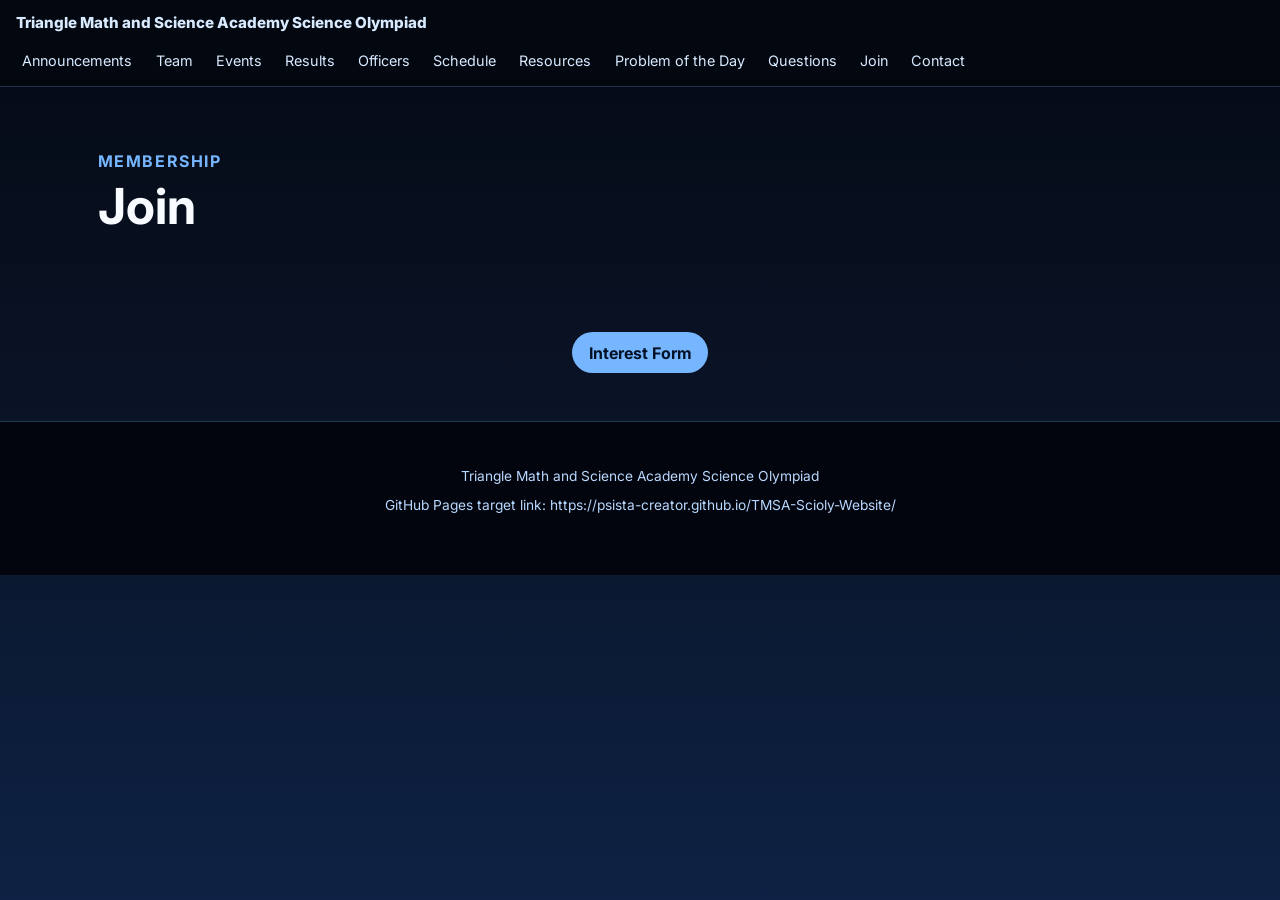
==== commit 23d4c631: "Update and rename .index.html to index.html" ====
--- a/index.html
+++ b/index.html
@@ -3,7 +3,7 @@
   <head>
     <meta charset="UTF-8" />
     <meta name="viewport" content="width=device-width, initial-scale=1.0" />
-    <title>Triangle Math and Science Academy Science Olympiad</title>
+    <title>Join | TMSA Science Olympiad</title>
     <link rel="preconnect" href="https://fonts.googleapis.com" />
     <link rel="preconnect" href="https://fonts.gstatic.com" crossorigin />
     <link href="https://fonts.googleapis.com/css2?family=Inter:wght@400;500;600;700;800&display=swap" rel="stylesheet" />
@@ -29,36 +29,13 @@
           <a href="contact.html">Contact</a>
         </div>
       </nav>
-      <section class="hero compact" id="home">
-        <div class="hero-content">
-          <p class="eyebrow">Science Olympiad</p>
-          <h1>Triangle Math and Science Academy Science Olympiad</h1>
-          <p class="subtitle">Build • Analyze • Compete</p>
-          <div class="hero-actions">
-            <a class="btn btn-primary" href="announcements.html">Latest Updates</a>
-            <a class="btn btn-secondary" href="join.html">Join the Team</a>
-          </div>
-        </div>
-      </section>
     </header>
-
-    <main>
-      <section class="section intro-grid">
-        <a class="card link-card section-card" href="announcements.html"><span>Announcements</span></a>
-        <a class="card link-card section-card" href="team.html"><span>Team</span></a>
-        <a class="card link-card section-card" href="events.html"><span>Events</span></a>
-        <a class="card link-card section-card" href="results.html"><span>Results</span></a>
-        <a class="card link-card section-card" href="officers.html"><span>Officers</span></a>
-        <a class="card link-card section-card" href="schedule.html"><span>Schedule</span></a>
-        <a class="card link-card section-card" href="resources.html"><span>Resources</span></a>
-        <a class="card link-card section-card" href="potd.html"><span>Problem of the Day</span></a>
-        <a class="card link-card section-card" href="questions.html"><span>Questions</span></a>
-        <a class="card link-card section-card" href="join.html"><span>Join</span></a>
-        <a class="card link-card section-card" href="contact.html"><span>Contact</span></a>
-      </section>
+<main>
+      <section class="page-hero section"><p class="eyebrow">Membership</p><h1>Join</h1></section>
+      <section class="section join"><a class="btn btn-primary" href="contact.html">Interest Form</a></section>
     </main>
-
     <footer class="footer">
+      <p class="small">Triangle Math and Science Academy Science Olympiad</p>
       <p class="small">GitHub Pages target link: https://psista-creator.github.io/TMSA-Scioly-Website/</p>
     </footer>
   </body>
--- a/styles.css
+++ b/styles.css
@@ -13,10 +13,12 @@
   font-family: Inter, system-ui, -apple-system, sans-serif;
   color: var(--light);
   background: linear-gradient(180deg, #040913, #0a1326 45%, #0d2244);
+  min-height: 100vh;
 }
 
 .nav {
   display: flex;
+  flex-wrap: wrap;
   gap: 1rem;
   align-items: center;
   justify-content: space-between;
@@ -24,18 +26,20 @@
   position: sticky;
   top: 0;
   z-index: 5;
-  background: rgb(4 7 15 / 85%);
+  background: rgb(4 7 15 / 88%);
   backdrop-filter: blur(8px);
   border-bottom: 1px solid rgb(118 182 255 / 25%);
 }
-.brand { color: var(--sky-soft); text-decoration: none; font-size: 0.95rem; font-weight: 800; }
-.links { display: flex; flex-wrap: wrap; gap: 0.65rem; justify-content: flex-end; }
+.brand { color: var(--sky-soft); text-decoration: none; font-size: 0.95rem; font-weight: 800; max-width: 520px; }
+.links { display: flex; flex-wrap: wrap; gap: 0.65rem; justify-content: flex-end; align-items: center; }
 .links a { color: var(--sky-soft); text-decoration: none; font-size: 0.9rem; padding: 0.25rem 0.4rem; border-radius: 8px; }
-.links a:hover { background: rgb(118 182 255 / 18%); }
-.menu-btn { display: none; background: transparent; border: 1px solid var(--sky); color: var(--sky-soft); border-radius: 8px; padding: 0.3rem 0.5rem; }
+.links a:hover, .links a:focus-visible { background: rgb(118 182 255 / 18%); outline: none; }
+.menu-btn { display: none; cursor: pointer; background: transparent; border: 1px solid var(--sky); color: var(--sky-soft); border-radius: 8px; padding: 0.3rem 0.5rem; }
 
 .hero { min-height: 64vh; display: grid; }
+.hero.compact { min-height: 58vh; }
 .hero-content { text-align: center; margin: auto; padding: 1.5rem; max-width: 980px; }
+.page-hero { padding-bottom: 1rem; }
 .eyebrow { color: var(--sky); text-transform: uppercase; letter-spacing: 0.1em; font-weight: 700; margin-bottom: 0.35rem; }
 h1 { margin: 0; font-size: clamp(1.8rem, 5vw, 3.1rem); }
 .subtitle { margin-top: 0.75rem; color: var(--sky-soft); }
@@ -43,8 +47,9 @@
 
 .section { max-width: 1120px; margin: 0 auto; padding: 3rem 1.1rem; }
 .alt { background: rgb(118 182 255 / 10%); border-block: 1px solid rgb(215 234 255 / 20%); }
-h2 { margin-top: 0; font-size: 1.75rem; }
+h2 { margin-top: 0; font-size: 1.35rem; }
 .subtext { color: #d6e8ff; }
+.intro-grid { display: grid; grid-template-columns: repeat(auto-fit, minmax(210px, 1fr)); gap: 0.9rem; }
 
 .grid { display: grid; gap: 0.9rem; }
 .grid.three { grid-template-columns: repeat(auto-fit, minmax(180px, 1fr)); }
@@ -60,15 +65,19 @@
   display: grid;
   place-items: center;
   text-align: center;
+  box-shadow: 0 18px 50px rgb(0 0 0 / 18%);
 }
 .card.left { place-items: start; text-align: left; }
-.link-card { color: var(--sky-soft); text-decoration: none; font-weight: 600; }
+.section-card { min-height: 120px; font-size: 1.1rem; }
+.link-card { color: var(--sky-soft); text-decoration: none; font-weight: 700; transition: transform 160ms ease, border-color 160ms ease; }
+.link-card:hover, .link-card:focus-visible { transform: translateY(-3px); border-color: var(--sky); outline: none; }
+.giscus-card { display: block; min-height: 260px; }
 
 .table-wrap { overflow-x: auto; }
 table { width: 100%; border-collapse: collapse; background: rgb(13 22 40 / 75%); border: 1px solid rgb(118 182 255 / 25%); border-radius: 12px; overflow: hidden; }
 th, td { padding: 0.75rem; border-bottom: 1px solid rgb(118 182 255 / 18%); text-align: left; }
 
-.btn { text-decoration: none; border-radius: 999px; padding: 0.65rem 1.05rem; font-weight: 700; }
+.btn { display: inline-block; text-decoration: none; border-radius: 999px; padding: 0.65rem 1.05rem; font-weight: 700; }
 .btn-primary { background: var(--sky); color: #031127; }
 .btn-secondary { color: var(--sky-soft); border: 1px solid var(--sky); }
 
@@ -78,6 +87,7 @@
 
 @media (max-width: 860px) {
   .menu-btn { display: inline-block; }
-  .links { display: none; width: 100%; }
+  .links { display: none; width: 100%; flex-direction: column; align-items: stretch; }
   .links.open { display: flex; }
+  .links a { padding: 0.65rem 0.5rem; }
 }
